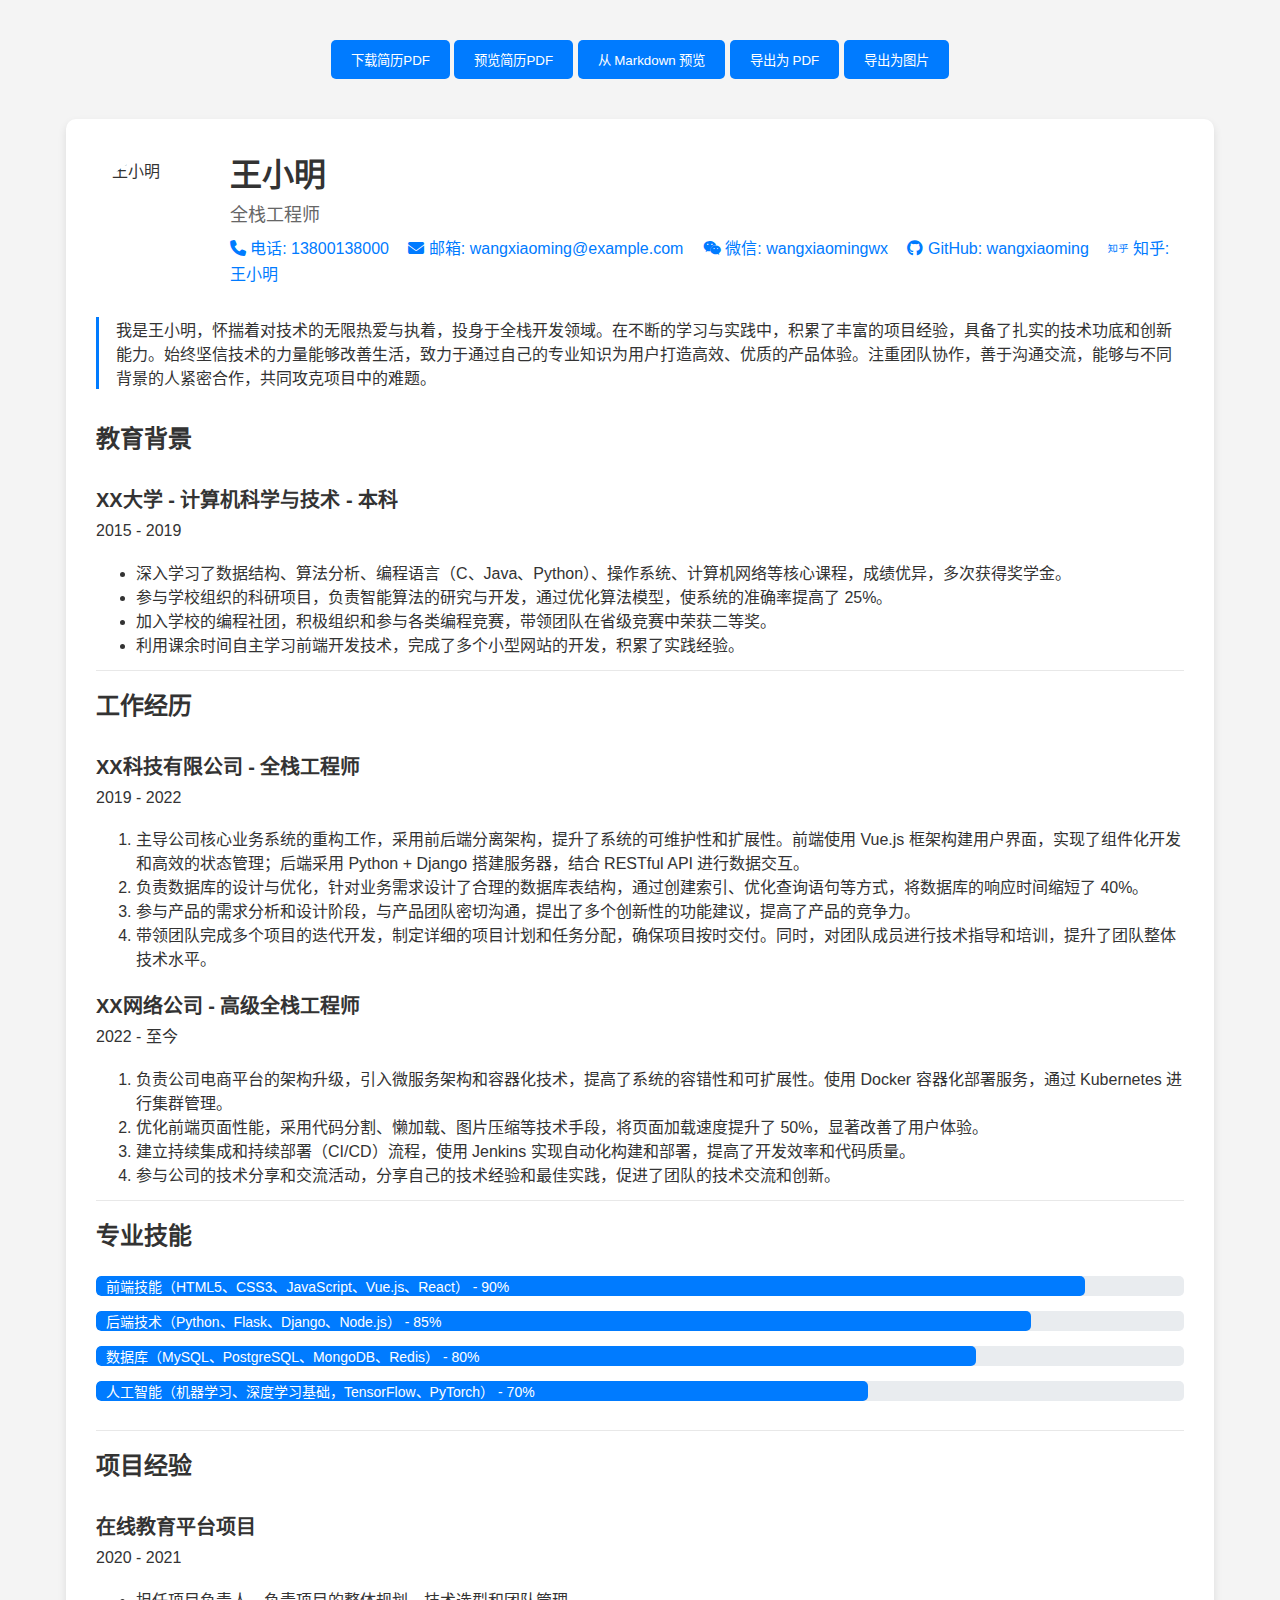
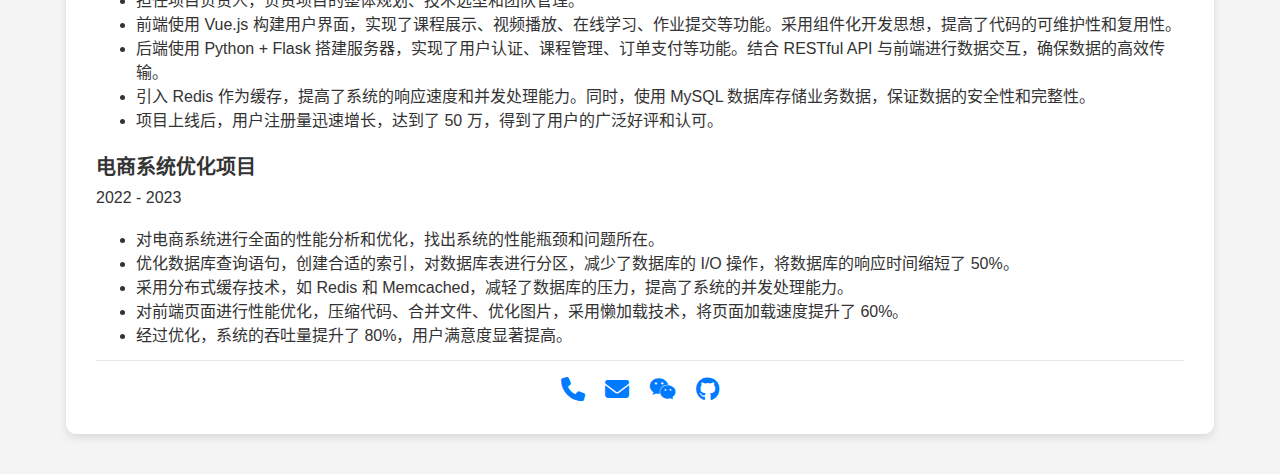
==== index.html @ a141e3d0 "feat: 初始化项目" ====
<!DOCTYPE html>
<html lang="zh-CN">

<head>
  <meta charset="UTF-8">
  <meta name="viewport" content="width=device-width, initial-scale=1.0">
  <title>王小明 - 个人简历</title>
  <!-- 新增打印样式表 -->
  <link rel="stylesheet" href="./style/print.css" media="print">
  <style>
    /* 确保导出时进度条颜色正确 */
    @media print,
    screen {
      .progress-bar {
        position: relative;
        overflow: hidden;
      }

      .progress {
        position: absolute;
        top: 0;
        left: 0;
        height: 100%;
        background-color: #007BFF !important;
      }
    }

    :root {
      --bg-color: #f4f4f4;
      --card-bg-color: #ffffff;
      --text-color: #333333;
      --link-color: #007BFF;
      --link-hover-color: #0056b3;
      --divider-color: #e8e8e8;
      --progress-bg-color: #e9ecef;
      --progress-bar-color: #007BFF;
    }

    body {
      font-family: 'Segoe UI', Tahoma, Geneva, Verdana, sans-serif;
      background-color: var(--bg-color);
      color: var(--text-color);
      margin: 0;
      padding: 0;
      scroll-behavior: smooth;
    }

    .card {
      background-color: var(--card-bg-color);
      border-radius: 10px;
      box-shadow: 0 4px 8px rgba(0, 0, 0, 0.1);
      margin: 40px auto;
      max-width: 85%;
      padding: 30px;
      transition: box-shadow 0.3s ease;
    }

    .card:hover {
      box-shadow: 0 8px 16px rgba(0, 0, 0, 0.2);
    }

    .header {
      display: flex;
      align-items: center;
      justify-content: space-between;
      margin-bottom: 30px;
    }

    .avatar {
      border-radius: 50%;
      width: 120px;
      height: 120px;
      object-fit: cover;
      transition: transform 0.3s ease;
    }

    .avatar:hover {
      transform: scale(1.1);
    }

    .name-contact {
      flex-grow: 1;
      margin-left: 20px;
    }

    .name {
      font-size: 32px;
      font-weight: bold;
      margin-bottom: 5px;
    }

    .position {
      font-size: 18px;
      color: #666;
      margin-bottom: 10px;
    }

    .contact {
      font-size: 16px;
      line-height: 1.6;
    }

    .contact a {
      color: var(--link-color);
      text-decoration: none;
      margin-right: 15px;
      transition: color 0.3s ease;
    }

    .contact a:hover {
      color: var(--link-hover-color);
    }

    .intro {
      font-family: 'Dancing Script', cursive;
      position: relative;
      padding-left: 20px;
      margin-bottom: 30px;
    }

    .intro::before {
      content: '';
      position: absolute;
      left: 0;
      top: 0;
      bottom: 0;
      width: 3px;
      background-color: var(--link-color);
    }

    .section {
      margin-bottom: 30px;
      position: relative;
    }

    .section:not(:last-child)::after {
      content: '';
      position: absolute;
      bottom: -15px;
      left: 0;
      right: 0;
      height: 1px;
      background-color: var(--divider-color);
    }

    .section h2 {
      font-size: 24px;
      margin-bottom: 15px;
      padding-bottom: 10px;
    }

    .timeline-item {
      margin-bottom: 20px;
    }

    .timeline-item h3 {
      font-size: 20px;
      margin-bottom: 5px;
    }

    .timeline-item p {
      margin: 0;
      line-height: 1.6;
    }

    .progress-bar {
      background-color: var(--progress-bg-color);
      border-radius: 5px;
      height: 20px;
      margin-bottom: 15px;
      position: relative;
    }

    .progress {
      background-color: var(--progress-bar-color);
      border-radius: 5px;
      height: 100%;
      text-align: left;
      padding-left: 10px;
      color: white;
      font-size: 14px;
    }

    .radar-chart {
      width: 100%;
      height: 230px;
    }

    @keyframes fadeIn {
      from {
        opacity: 0;
        transform: translateY(20px);
      }

      to {
        opacity: 1;
        transform: translateY(0);
      }
    }

    .fade-in {
      animation: fadeIn 1s ease-out;
    }

    .skills-container {
      display: flex;
      gap: 20px;
    }

    .progress-container {
      flex: 1;
    }

    .radar-container {
      flex: 1;
    }

    .footer-contact {
      display: flex;
      justify-content: center;
      gap: 20px;
      margin-top: 30px;
    }

    .footer-contact a {
      color: var(--link-color);
      font-size: 24px;
      transition: color 0.3s ease;
    }

    .footer-contact a:hover {
      color: var(--link-hover-color);
    }

    .button-container {
      text-align: center;
      margin-top: 40px;
    }

    button {
      background-color: var(--link-color);
      color: white;
      border: none;
      padding: 10px 20px;
      border-radius: 5px;
      cursor: pointer;
      transition: background-color 0.3s ease;
    }

    button:hover {
      background-color: var(--link-hover-color);
    }

    /* 强制背景色声明 */
    .card {
      background: white !important;
      position: relative;
    }

    /* 确保进度条背景可见 */
    .progress-bar {
      background-color: #e9ecef !important;
      position: relative;
    }

    /* 在style标签中更新预览容器样式 */
    .preview-container {
      display: none;
      position: fixed;
      top: 0;
      left: 0;
      right: 0;
      bottom: 0;
      background: rgba(0, 0, 0, 0.8);
      z-index: 999;
    }

    .editor-panel {
      width: 90%;
      height: 90vh;
      margin: 5vh auto;
      background: white;
      border-radius: 10px;
      display: flex;
      flex-direction: column;
    }

    .editor-content {
      display: flex;
      flex: 1;
      padding: 20px;
    }

    .button-row {
      padding: 20px;
      display: flex;
      justify-content: center;
      /* border-top: 1px solid #eee; */
      box-sizing: border-box;
      padding-top: 10px;
    }

    /* 新增预览布局样式 */
    .preview-container {
      display: none;
      position: fixed;
      top: 0;
      left: 0;
      right: 0;
      bottom: 0;
      background: rgba(0, 0, 0, 0.8);
      /* 修正1: rgba格式错误 */
      z-index: 999;
      display: flex;
      /* 修正2: 单独声明flex布局 */
      flex-direction: column;
      /* 垂直排列 */
      align-items: center;
      /* 水平居中 */
    }

    .editor-panel {
      display: flex;
      height: calc(100vh - 120px);
      /* 留出底部空间 */
      width: 90%;
      margin: 20px auto;
      gap: 2%;
      position: relative;
    }

    #markdown-input {
      width: 49%;
      height: 100%;
      padding: 15px;
      background: #f8f9fa;
      border: 2px solid #dee2e6;
      border-radius: 8px;
      font-size: 14px;
      resize: none;
    }

    #markdown-preview {
      width: 49%;
      height: 100%;
      background: white;
      padding: 25px;
      border-radius: 8px;
      overflow-y: auto;
    }

    .preview-controls {
      position: absolute;
      bottom: 20px;
      left: 50%;
      transform: translateX(-50%);
      display: flex;
      gap: 15px;
    }
  </style>
  <link href="https://fonts.googleapis.com/css2?family=Dancing+Script&display=swap" rel="stylesheet">
  <!-- <script src="https://cdn.jsdelivr.net/npm/chart.js"></script> -->
  <link rel="stylesheet" href="https://cdnjs.cloudflare.com/ajax/libs/font-awesome/6.4.2/css/all.min.css">
  <script src="https://cdnjs.cloudflare.com/ajax/libs/html2canvas/1.4.1/html2canvas.min.js"></script>
  <script src="https://cdnjs.cloudflare.com/ajax/libs/jspdf/2.5.1/jspdf.umd.min.js"></script>
  <script src="https://cdn.jsdelivr.net/npm/marked/marked.min.js"></script>
  <!-- 新增Markdown编辑器库 -->
  <!-- <script src="https://cdn.jsdelivr.net/npm/@editorjs/editorjs@latest"></script> -->
  <script src="https://cdn.jsdelivr.net/npm/marked/marked.min.js"></script>
</head>

<body>
  <div class="button-container">
    <button id="download-pdf">下载简历PDF</button>
    <button id="preview-pdf">预览简历PDF</button>
    <button id="preview-md">从 Markdown 预览</button>
    <button id="export-pdf">导出为 PDF</button>
    <button id="export-image">导出为图片</button>
  </div>
  <div class="card" id="resume-card">
    <div class="header">
      <img class="avatar"
        src="https://p3-flow-imagex-sign.byteimg.com/ocean-cloud-tos/image_generation/459c82913030032351c934812b7ddd09_1741676356514132792.png~tplv-a9rns2rl98-image.png?rk3s=25bff839&x-expires=1773212356&x-signature=OvpjH6KB8ArCF44r9%2FHy91n%2BKCQ%3D"
        alt="王小明">
      <div class="name-contact">
        <div class="name">王小明</div>
        <div class="position">全栈工程师</div>
        <div class="contact">
          <a href="tel:13800138000"><i class="fa-solid fa-phone"></i> 电话: 13800138000</a>
          <a href="mailto:wangxiaoming@example.com"><i class="fa-solid fa-envelope"></i> 邮箱:
            wangxiaoming@example.com</a>
          <a href="#"><i class="fa-brands fa-weixin"></i> 微信: wangxiaomingwx</a>
          <a href="https://github.com/wangxiaoming"><i class="fa-brands fa-github"></i> GitHub: wangxiaoming</a>
          <a href="https://www.zhihu.com/people/wangxiaoming"><i class="fa-brands fa-zhihu"></i> 知乎: 王小明</a>
        </div>
      </div>
    </div>
    <div class="intro fade-in">
      <p>
        我是王小明，怀揣着对技术的无限热爱与执着，投身于全栈开发领域。在不断的学习与实践中，积累了丰富的项目经验，具备了扎实的技术功底和创新能力。始终坚信技术的力量能够改善生活，致力于通过自己的专业知识为用户打造高效、优质的产品体验。注重团队协作，善于沟通交流，能够与不同背景的人紧密合作，共同攻克项目中的难题。
      </p>
    </div>
    <div class="section fade-in">
      <h2>教育背景</h2>
      <div class="timeline-item">
        <h3>XX大学 - 计算机科学与技术 - 本科</h3>
        <p>2015 - 2019</p>
        <ul>
          <li>深入学习了数据结构、算法分析、编程语言（C、Java、Python）、操作系统、计算机网络等核心课程，成绩优异，多次获得奖学金。</li>
          <li>参与学校组织的科研项目，负责智能算法的研究与开发，通过优化算法模型，使系统的准确率提高了 25%。</li>
          <li>加入学校的编程社团，积极组织和参与各类编程竞赛，带领团队在省级竞赛中荣获二等奖。</li>
          <li>利用课余时间自主学习前端开发技术，完成了多个小型网站的开发，积累了实践经验。</li>
        </ul>
      </div>
    </div>
    <div class="section fade-in">
      <h2>工作经历</h2>
      <div class="timeline-item">
        <h3>XX科技有限公司 - 全栈工程师</h3>
        <p>2019 - 2022</p>
        <ol>
          <li>主导公司核心业务系统的重构工作，采用前后端分离架构，提升了系统的可维护性和扩展性。前端使用 Vue.js 框架构建用户界面，实现了组件化开发和高效的状态管理；后端采用 Python + Django
            搭建服务器，结合 RESTful API 进行数据交互。</li>
          <li>负责数据库的设计与优化，针对业务需求设计了合理的数据库表结构，通过创建索引、优化查询语句等方式，将数据库的响应时间缩短了 40%。</li>
          <li>参与产品的需求分析和设计阶段，与产品团队密切沟通，提出了多个创新性的功能建议，提高了产品的竞争力。</li>
          <li>带领团队完成多个项目的迭代开发，制定详细的项目计划和任务分配，确保项目按时交付。同时，对团队成员进行技术指导和培训，提升了团队整体技术水平。</li>
        </ol>
      </div>
      <div class="timeline-item">
        <h3>XX网络公司 - 高级全栈工程师</h3>
        <p>2022 - 至今</p>
        <ol>
          <li>负责公司电商平台的架构升级，引入微服务架构和容器化技术，提高了系统的容错性和可扩展性。使用 Docker 容器化部署服务，通过 Kubernetes 进行集群管理。</li>
          <li>优化前端页面性能，采用代码分割、懒加载、图片压缩等技术手段，将页面加载速度提升了 50%，显著改善了用户体验。</li>
          <li>建立持续集成和持续部署（CI/CD）流程，使用 Jenkins 实现自动化构建和部署，提高了开发效率和代码质量。</li>
          <li>参与公司的技术分享和交流活动，分享自己的技术经验和最佳实践，促进了团队的技术交流和创新。</li>
        </ol>
      </div>
    </div>
    <div class="section fade-in">
      <h2>专业技能</h2>
      <div class="skills-container">
        <div class="progress-container">
          <div class="progress-bar">
            <div class="progress" style="width: 90%;">前端技能（HTML5、CSS3、JavaScript、Vue.js、React） - 90%</div>
          </div>
          <div class="progress-bar">
            <div class="progress" style="width: 85%;">后端技术（Python、Flask、Django、Node.js） - 85%</div>
          </div>
          <div class="progress-bar">
            <div class="progress" style="width: 80%;">数据库（MySQL、PostgreSQL、MongoDB、Redis） - 80%</div>
          </div>
          <div class="progress-bar">
            <div class="progress" style="width: 70%;">人工智能（机器学习、深度学习基础，TensorFlow、PyTorch） - 70%</div>
          </div>
        </div>
        <!-- <div class="radar-container">
          <canvas class="radar-chart" id="radarChart"></canvas>
        </div> -->
      </div>
      <script>
        const ctx = document.getElementById('radarChart').getContext('2d');
        const myRadarChart = new Chart(ctx, {
          type: 'radar',
          data: {
            labels: ['前端技能', '后端技术', '数据库', '人工智能'],
            datasets: [{
              label: '技能水平',
              data: [90, 85, 80, 70],
              backgroundColor: 'rgba(0, 123, 255, 0.2)',
              borderColor: 'rgba(0, 123, 255, 1)',
              borderWidth: 1
            }]
          },
          options: {
            scales: {
              r: {
                min: 0,
                max: 100
              }
            }
          }
        });
      </script>
    </div>
    <div class="section fade-in">
      <h2>项目经验</h2>
      <div class="timeline-item">
        <h3>在线教育平台项目</h3>
        <p>2020 - 2021</p>
        <ul>
          <li>担任项目负责人，负责项目的整体规划、技术选型和团队管理。</li>
          <li>前端使用 Vue.js 构建用户界面，实现了课程展示、视频播放、在线学习、作业提交等功能。采用组件化开发思想，提高了代码的可维护性和复用性。</li>
          <li>后端使用 Python + Flask 搭建服务器，实现了用户认证、课程管理、订单支付等功能。结合 RESTful API 与前端进行数据交互，确保数据的高效传输。</li>
          <li>引入 Redis 作为缓存，提高了系统的响应速度和并发处理能力。同时，使用 MySQL 数据库存储业务数据，保证数据的安全性和完整性。</li>
          <li>项目上线后，用户注册量迅速增长，达到了 50 万，得到了用户的广泛好评和认可。</li>
        </ul>
      </div>
      <div class="timeline-item">
        <h3>电商系统优化项目</h3>
        <p>2022 - 2023</p>
        <ul>
          <li>对电商系统进行全面的性能分析和优化，找出系统的性能瓶颈和问题所在。</li>
          <li>优化数据库查询语句，创建合适的索引，对数据库表进行分区，减少了数据库的 I/O 操作，将数据库的响应时间缩短了 50%。</li>
          <li>采用分布式缓存技术，如 Redis 和 Memcached，减轻了数据库的压力，提高了系统的并发处理能力。</li>
          <li>对前端页面进行性能优化，压缩代码、合并文件、优化图片，采用懒加载技术，将页面加载速度提升了 60%。</li>
          <li>经过优化，系统的吞吐量提升了 80%，用户满意度显著提高。</li>
        </ul>
      </div>
    </div>
    <div class="footer-contact">
      <a href="tel:19910325138"><i class="fa-solid fa-phone"></i></a>
      <a href="mailto:wslsdust@163.com"><i class="fa-solid fa-envelope"></i></a>
      <a href="#"><i class="fa-brands fa-weixin"></i></a>
      <a href="https://github.com/codevvvv9"><i class="fa-brands fa-github"></i></a>
    </div>
  </div>
  <script>
    // 添加下载PDF按钮事件处理
    document.getElementById('download-pdf').addEventListener('click', function () {
      const link = document.createElement('a');
      link.href = './吴少林-2025前端工程师-19910325138.pdf';
      link.download = '吴少林-2025前端工程师-19910325138.pdf';
      link.click();
    });

    // 添加预览PDF按钮事件处理
    document.getElementById('preview-pdf').addEventListener('click', function () {
      window.open('./吴少林-2025前端工程师-19910325138.pdf', '_blank');
    });
    // document.getElementById('export-pdf').addEventListener('click', function () {
    //   const card = document.getElementById('resume-card');

    //   html2canvas(card, {
    //     scale: 2,
    //     useCORS: true,
    //     allowTaint: true,
    //     backgroundColor: "#ffffff",
    //     onclone: function (clonedDoc) {
    //       const clonedCard = clonedDoc.getElementById('resume-card');
    //       // 确保进度条颜色
    //       clonedDoc.querySelectorAll('.progress').forEach(progress => {
    //         progress.style.backgroundColor = '#007BFF';
    //         progress.style.color = 'white';
    //       });
    //       // 确保雷达图显示
    //       const canvas = clonedDoc.querySelector('.radar-chart');
    //       if (canvas) {
    //         canvas.style.maxHeight = '300px';
    //       }
    //     }
    //   }).then(canvas => {
    //     const imgData = canvas.toDataURL('image/png');
    //     const pdf = new jspdf.jsPDF({
    //       orientation: 'portrait',
    //       unit: 'px',
    //       format: [canvas.width, canvas.height]
    //     });

    //     pdf.addImage(imgData, 'PNG', 0, 0, canvas.width, canvas.height);
    //     pdf.save('resume.pdf');
    //   });
    // });
    document.getElementById('export-pdf').addEventListener('click', function () {
    const card = document.getElementById('resume-card');
    
    // 临时调整样式以适应PDF
    const originalStyle = card.style.cssText;
    card.style.cssText = `
        width: 800px !important;
        margin: 0 auto !important;
        padding: 20px !important;
        box-sizing: border-box !important;
    `;
    
    html2canvas(card, {
        scale: 2,
        useCORS: true,
        allowTaint: true,
        backgroundColor: "#ffffff",
        windowWidth: 800,
        windowHeight: card.scrollHeight,
        onclone: function(clonedDoc) {
            const clonedCard = clonedDoc.getElementById('resume-card');
            // 确保克隆元素样式正确
            clonedCard.style.cssText = `
                width: 800px !important;
                margin: 0 !important;
                padding: 20px !important;
                box-sizing: border-box !important;
            `;
            
            // 确保所有内容都能正确显示
            clonedDoc.querySelectorAll('.section').forEach(section => {
                section.style.width = '100%';
                section.style.margin = '0 0 20px 0';
            });
        }
    }).then(canvas => {
        // 使用A4比例计算PDF尺寸
        const imgWidth = 595.28;  // A4宽度，单位pt
        const imgHeight = 841.89; // A4高度，单位pt
        const pageHeight = (imgWidth / canvas.width) * canvas.height;
        
        // 创建PDF
        const pdf = new jspdf.jsPDF({
            orientation: 'portrait',
            unit: 'pt',
            format: 'a4'
        });
        
        // 计算页数
        const pageCount = Math.ceil(pageHeight / imgHeight);
        
        // 分页添加内容
        for (let i = 0; i < pageCount; i++) {
            if (i > 0) {
                pdf.addPage();
            }
            
            const position = -imgHeight * i;
            pdf.addImage(
                canvas.toDataURL('image/png'),
                'PNG',
                0,
                position,
                imgWidth,
                pageHeight
            );
        }
        
        pdf.save('resume.pdf');
        
        // 恢复原始样式
        card.style.cssText = originalStyle;
    });
});
    document.getElementById('export-image').addEventListener('click', function () {
      const card = document.getElementById('resume-card');

      html2canvas(card, {
        scale: 2,
        useCORS: true,
        allowTaint: true,
        backgroundColor: "#ffffff",
        onclone: function (clonedDoc) {
          const clonedCard = clonedDoc.getElementById('resume-card');
          // 确保进度条颜色
          clonedDoc.querySelectorAll('.progress').forEach(progress => {
            progress.style.backgroundColor = '#007BFF';
            progress.style.color = 'white';
          });
          // 确保雷达图显示
          const canvas = clonedDoc.querySelector('.radar-chart');
          if (canvas) {
            canvas.style.maxHeight = '300px';
          }
        }
      }).then(canvas => {
        canvas.toBlob(blob => {
          const link = document.createElement('a');
          link.download = 'resume.png';
          link.href = URL.createObjectURL(blob);
          link.click();
        }, 'image/png');
      });
    });
    document.addEventListener('DOMContentLoaded', function () {
      document.getElementById('preview-md').addEventListener('click', function () {
        const previewHtmlOld = `
        <div class="preview-container" style="display: block;">
            <div class="editor-panel" style="height: 85vh;">
                <textarea id="markdown-input" 
                          placeholder="粘贴Markdown内容..." 
                          style="width: 48%; height: 80%; margin: 20px 1%;"></textarea>
                <div id="markdown-preview" 
                     class="card" 
                     style="width: 48%; height: 80%; overflow: auto; margin: 20px 1%;">
                </div>
                <div style="text-align: center; padding: 20px; width: 100%;">
                    <button id="confirm-replace" 
                            style="padding: 10px 20px; margin: 0 10px;">
                        确认替换主内容
                    </button>
                    <button onclick="document.querySelector('.preview-container').remove()" 
                            style="padding: 10px 20px; margin: 0 10px;">
                        关闭
                    </button>
                </div>
            </div>
        </div>`;
        const previewHtml = `
          <div class="preview-container" style="display: block;">
              <div class="editor-panel">
                  <div class="editor-content" style="box-sizing: border-box;display: flex; width: 100%; height: calc(100% - 80px);">
                      <textarea id="markdown-input" 
                          placeholder="粘贴Markdown内容..." 
                          style="flex: 1; margin: 10px; padding: 10px; border: 2px solid #dee2e6; border-radius: 8px; font-size: 14px; resize: none;"></textarea>
                      <div id="markdown-preview" 
                          class="card" 
                          style="flex: 1; margin: 10px; padding: 10px; border-radius: 8px; overflow-y: auto;">
                      </div>
                  </div>
                  <div class="button-row" style="width: 100%;">
                      <button id="confirm-replace" 
                          style="padding: 10px 20px; margin: 0 10px; min-width: 120px;">
                          确认替换
                      </button>
                      <button onclick="document.querySelector('.preview-container').remove()" 
                          style="padding: 10px 20px; margin: 0 10px; min-width: 120px;">
                          关闭
                      </button>
                  </div>
              </div>
          </div>`;
        document.body.insertAdjacentHTML('beforeend', previewHtml);

        // 实时预览逻辑
        const input = document.getElementById('markdown-input');
        const preview = document.getElementById('markdown-preview');
        input.addEventListener('input', function (e) {
          preview.innerHTML = marked.parse(e.target.value);
          // 应用原有样式规则
          applyResumeStyles(preview);
        });

        // 确认替换逻辑
        document.getElementById('confirm-replace').addEventListener('click', function () {
          const markdownContent = input.value;
          const resumeCard = document.getElementById('resume-card');

          // 创建带样式的容器
          const newContent = document.createElement('div');
          newContent.className = 'fade-in';
          newContent.style.animationDuration = '0.5s';
          newContent.innerHTML = marked.parse(markdownContent);

          // 应用样式规则
          applyResumeStyles(newContent);

          // 替换主内容
          resumeCard.innerHTML = newContent.innerHTML;

          // 重新初始化图表等动态元素
          initCharts();

          // 关闭预览
          document.querySelector('.preview-container').remove();
        });

        // 样式应用函数
        function applyResumeStyles(container) {
          // 为标题添加样式
          container.querySelectorAll('h2').forEach(h2 => {
            h2.className = 'section fade-in';
            h2.innerHTML = `<span style="font-size: 24px;">${h2.textContent}</span>`;
          });

          // 为列表项添加时间线样式
          container.querySelectorAll('ul, ol').forEach(ul => {
            ul.className = 'timeline-item';
            ul.querySelectorAll('li').forEach(li => {
              li.style.margin = '10px 0';
              li.style.lineHeight = '1.6';
            });
          });

          // 为技能条添加进度样式
          container.querySelectorAll('div:has(> .progress)').forEach(div => {
            div.className = 'progress-bar';
          });
        }

        // 图表初始化函数
        function initCharts() {
          // 在此添加雷达图等初始化逻辑
        }
      });
    });
  </script>
</body>

</html>
---- style/print.css ----
/* @media print {
    :root {
        --card-bg-color: white !important;
        --text-color: #333 !important;
        --progress-bg-color: #e9ecef !important;
    }
    
    body {
        -webkit-print-color-adjust: exact !important;
        print-color-adjust: exact !important;
        background: white !important;
    }
    
    .card {
        box-shadow: none !important;
        margin: 0 !important;
        padding: 20px !important;
    }
    
    .progress {
        background-color: var(--progress-bar-color) !important;
    }
} */
@media print {
  * {
      -webkit-print-color-adjust: exact !important;
      print-color-adjust: exact !important;
  }
  
  .progress {
      background-color: #007BFF !important;
      color: white !important;
  }
  
  .progress-bar {
      background-color: #e9ecef !important;
  }
  
  .radar-chart {
      max-height: 300px !important;
  }
}
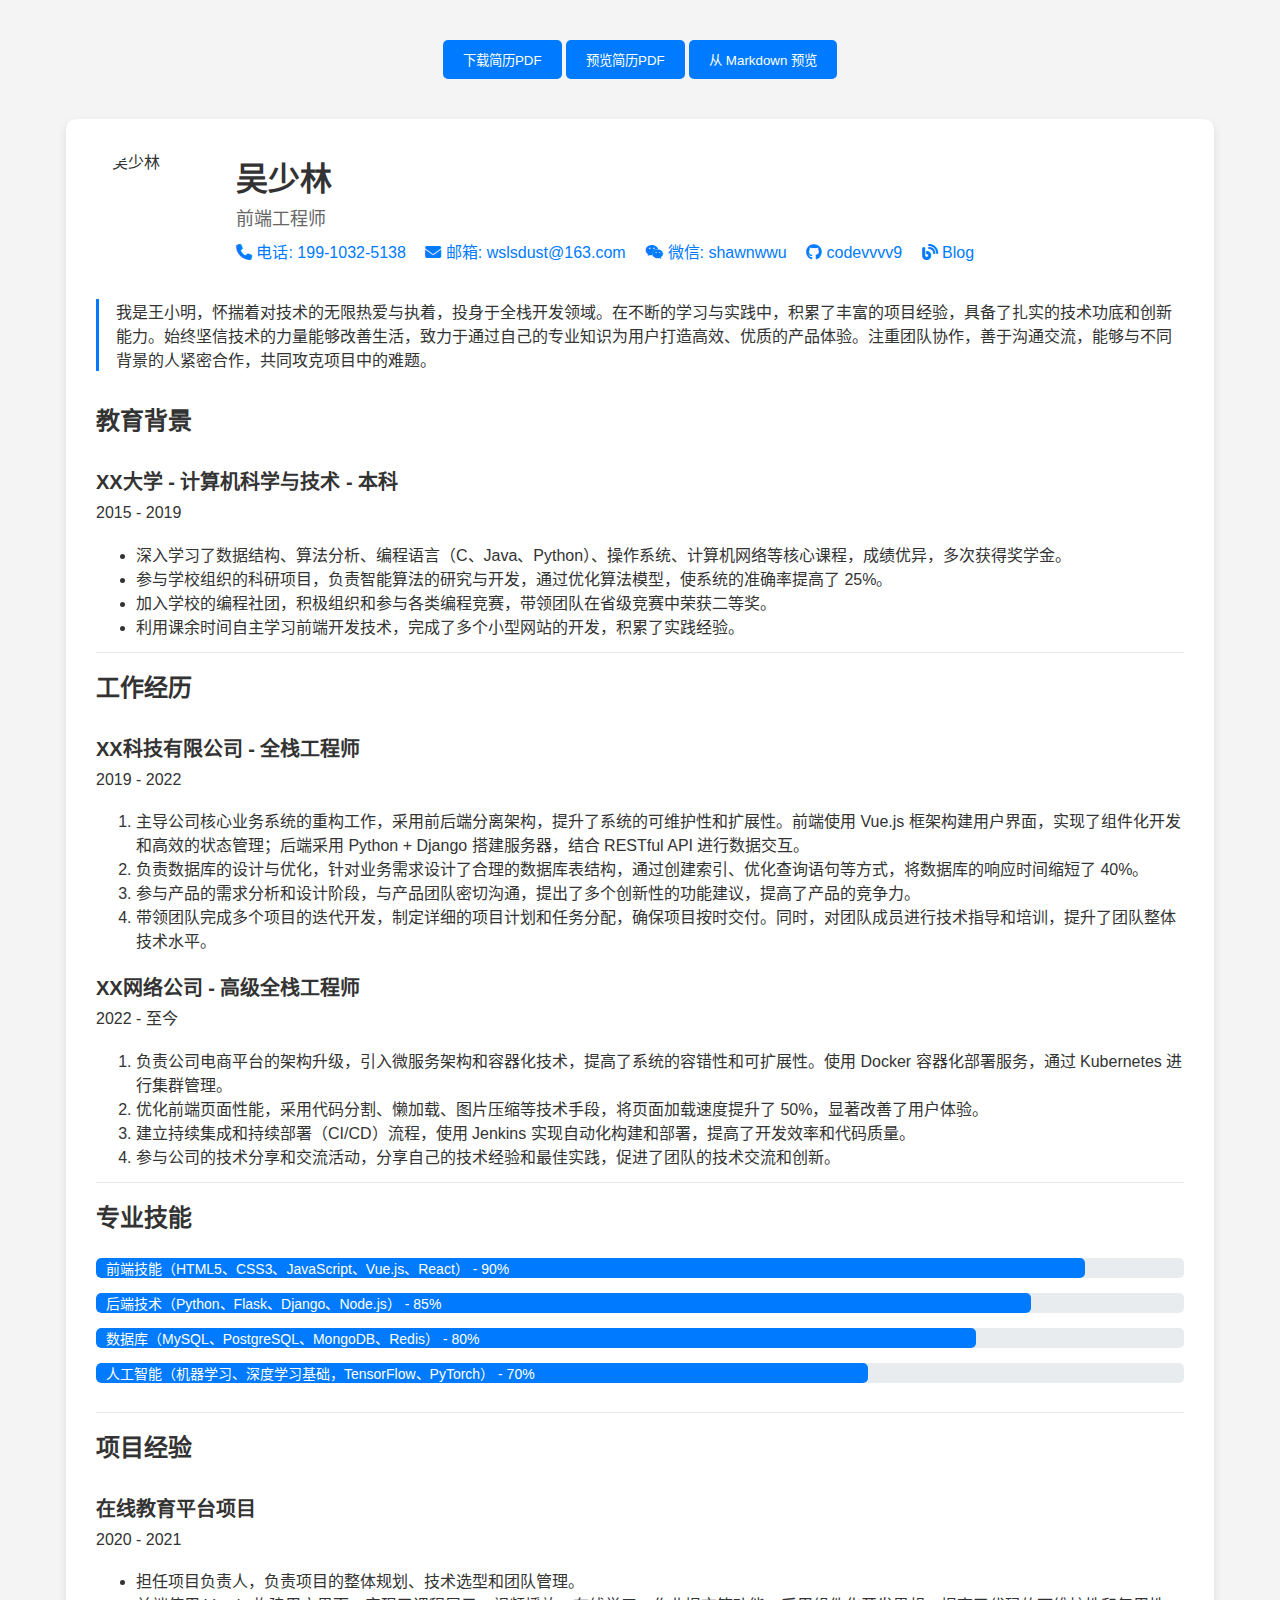
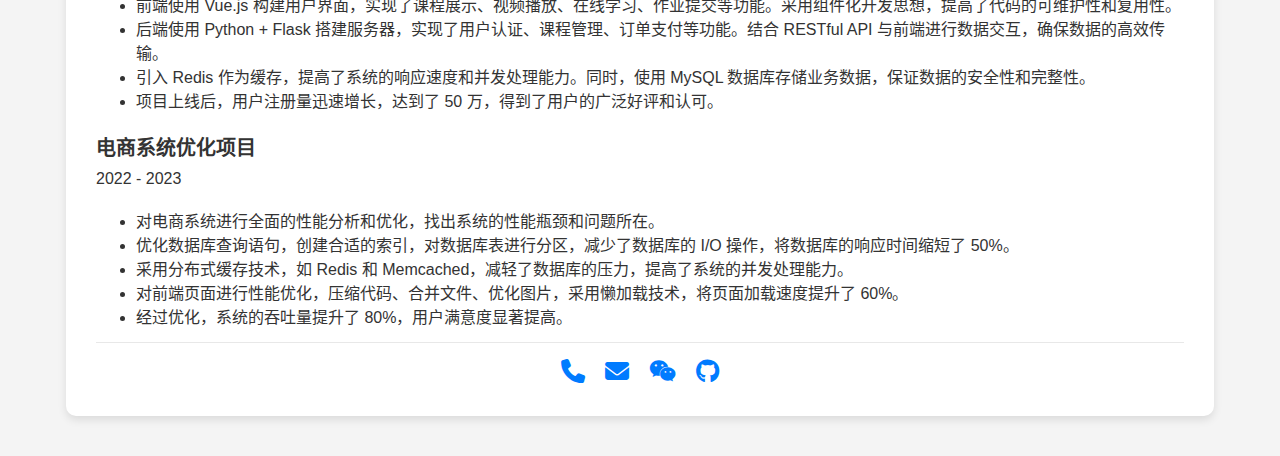
==== commit 859901f0: "feat: 更新" ====
--- a/index.html
+++ b/index.html
@@ -4,7 +4,7 @@
 <head>
   <meta charset="UTF-8">
   <meta name="viewport" content="width=device-width, initial-scale=1.0">
-  <title>王小明 - 个人简历</title>
+  <title>吴少林 - 个人简历</title>
   <!-- 新增打印样式表 -->
   <link rel="stylesheet" href="./style/print.css" media="print">
   <style>
@@ -276,10 +276,10 @@
     }
 
     .editor-panel {
-      width: 90%;
+      width: 80%;
       height: 90vh;
       margin: 5vh auto;
-      background: white;
+      background: #f0f2f5;
       border-radius: 10px;
       display: flex;
       flex-direction: column;
@@ -323,7 +323,7 @@
       display: flex;
       height: calc(100vh - 120px);
       /* 留出底部空间 */
-      width: 90%;
+      width: 80%;
       margin: 20px auto;
       gap: 2%;
       position: relative;
@@ -374,24 +374,24 @@
     <button id="download-pdf">下载简历PDF</button>
     <button id="preview-pdf">预览简历PDF</button>
     <button id="preview-md">从 Markdown 预览</button>
-    <button id="export-pdf">导出为 PDF</button>
-    <button id="export-image">导出为图片</button>
+    <!-- <button id="export-pdf">导出为 PDF</button>
+    <button id="export-image">导出为图片</button> -->
   </div>
   <div class="card" id="resume-card">
     <div class="header">
       <img class="avatar"
         src="https://p3-flow-imagex-sign.byteimg.com/ocean-cloud-tos/image_generation/459c82913030032351c934812b7ddd09_1741676356514132792.png~tplv-a9rns2rl98-image.png?rk3s=25bff839&x-expires=1773212356&x-signature=OvpjH6KB8ArCF44r9%2FHy91n%2BKCQ%3D"
-        alt="王小明">
+        alt="吴少林">
       <div class="name-contact">
-        <div class="name">王小明</div>
-        <div class="position">全栈工程师</div>
+        <div class="name">吴少林</div>
+        <div class="position">前端工程师</div>
         <div class="contact">
-          <a href="tel:13800138000"><i class="fa-solid fa-phone"></i> 电话: 13800138000</a>
-          <a href="mailto:wangxiaoming@example.com"><i class="fa-solid fa-envelope"></i> 邮箱:
-            wangxiaoming@example.com</a>
-          <a href="#"><i class="fa-brands fa-weixin"></i> 微信: wangxiaomingwx</a>
-          <a href="https://github.com/wangxiaoming"><i class="fa-brands fa-github"></i> GitHub: wangxiaoming</a>
-          <a href="https://www.zhihu.com/people/wangxiaoming"><i class="fa-brands fa-zhihu"></i> 知乎: 王小明</a>
+          <a href="tel:199-1032-5138"><i class="fa-solid fa-phone"></i> 电话: 199-1032-5138</a>
+          <a href="mailto:wslsdust@163.com"><i class="fa-solid fa-envelope"></i> 邮箱:
+            wslsdust@163.com</a>
+          <a href="#"><i class="fa-brands fa-weixin"></i> 微信: shawnwwu</a>
+          <a href="https://github.com/codevvvv9"><i class="fa-brands fa-github"></i> codevvvv9</a>
+          <a href="https://vvushaolin.com"><i class="fa-solid fa-blog"></i> Blog</a>
         </div>
       </div>
     </div>
@@ -561,114 +561,41 @@
     //     pdf.save('resume.pdf');
     //   });
     // });
-    document.getElementById('export-pdf').addEventListener('click', function () {
-    const card = document.getElementById('resume-card');
     
-    // 临时调整样式以适应PDF
-    const originalStyle = card.style.cssText;
-    card.style.cssText = `
-        width: 800px !important;
-        margin: 0 auto !important;
-        padding: 20px !important;
-        box-sizing: border-box !important;
-    `;
-    
-    html2canvas(card, {
-        scale: 2,
-        useCORS: true,
-        allowTaint: true,
-        backgroundColor: "#ffffff",
-        windowWidth: 800,
-        windowHeight: card.scrollHeight,
-        onclone: function(clonedDoc) {
-            const clonedCard = clonedDoc.getElementById('resume-card');
-            // 确保克隆元素样式正确
-            clonedCard.style.cssText = `
-                width: 800px !important;
-                margin: 0 !important;
-                padding: 20px !important;
-                box-sizing: border-box !important;
-            `;
-            
-            // 确保所有内容都能正确显示
-            clonedDoc.querySelectorAll('.section').forEach(section => {
-                section.style.width = '100%';
-                section.style.margin = '0 0 20px 0';
-            });
-        }
-    }).then(canvas => {
-        // 使用A4比例计算PDF尺寸
-        const imgWidth = 595.28;  // A4宽度，单位pt
-        const imgHeight = 841.89; // A4高度，单位pt
-        const pageHeight = (imgWidth / canvas.width) * canvas.height;
-        
-        // 创建PDF
-        const pdf = new jspdf.jsPDF({
-            orientation: 'portrait',
-            unit: 'pt',
-            format: 'a4'
-        });
-        
-        // 计算页数
-        const pageCount = Math.ceil(pageHeight / imgHeight);
-        
-        // 分页添加内容
-        for (let i = 0; i < pageCount; i++) {
-            if (i > 0) {
-                pdf.addPage();
-            }
-            
-            const position = -imgHeight * i;
-            pdf.addImage(
-                canvas.toDataURL('image/png'),
-                'PNG',
-                0,
-                position,
-                imgWidth,
-                pageHeight
-            );
-        }
-        
-        pdf.save('resume.pdf');
-        
-        // 恢复原始样式
-        card.style.cssText = originalStyle;
-    });
-});
-    document.getElementById('export-image').addEventListener('click', function () {
-      const card = document.getElementById('resume-card');
-
-      html2canvas(card, {
-        scale: 2,
-        useCORS: true,
-        allowTaint: true,
-        backgroundColor: "#ffffff",
-        onclone: function (clonedDoc) {
-          const clonedCard = clonedDoc.getElementById('resume-card');
-          // 确保进度条颜色
-          clonedDoc.querySelectorAll('.progress').forEach(progress => {
-            progress.style.backgroundColor = '#007BFF';
-            progress.style.color = 'white';
-          });
-          // 确保雷达图显示
-          const canvas = clonedDoc.querySelector('.radar-chart');
-          if (canvas) {
-            canvas.style.maxHeight = '300px';
-          }
-        }
-      }).then(canvas => {
-        canvas.toBlob(blob => {
-          const link = document.createElement('a');
-          link.download = 'resume.png';
-          link.href = URL.createObjectURL(blob);
-          link.click();
-        }, 'image/png');
-      });
-    });
+    // document.getElementById('export-image').addEventListener('click', function () {
+    //   const card = document.getElementById('resume-card');
+
+    //   html2canvas(card, {
+    //     scale: 2,
+    //     useCORS: true,
+    //     allowTaint: true,
+    //     backgroundColor: "#ffffff",
+    //     onclone: function (clonedDoc) {
+    //       const clonedCard = clonedDoc.getElementById('resume-card');
+    //       // 确保进度条颜色
+    //       clonedDoc.querySelectorAll('.progress').forEach(progress => {
+    //         progress.style.backgroundColor = '#007BFF';
+    //         progress.style.color = 'white';
+    //       });
+    //       // 确保雷达图显示
+    //       const canvas = clonedDoc.querySelector('.radar-chart');
+    //       if (canvas) {
+    //         canvas.style.maxHeight = '300px';
+    //       }
+    //     }
+    //   }).then(canvas => {
+    //     canvas.toBlob(blob => {
+    //       const link = document.createElement('a');
+    //       link.download = 'resume.png';
+    //       link.href = URL.createObjectURL(blob);
+    //       link.click();
+    //     }, 'image/png');
+    //   });
+    // });
     document.addEventListener('DOMContentLoaded', function () {
       document.getElementById('preview-md').addEventListener('click', function () {
         const previewHtmlOld = `
-        <div class="preview-container" style="display: block;">
+        <div class="preview-container" style="display: flex: align-items: center; justify-content: center;">
             <div class="editor-panel" style="height: 85vh;">
                 <textarea id="markdown-input" 
                           placeholder="粘贴Markdown内容..." 
@@ -690,7 +617,7 @@
             </div>
         </div>`;
         const previewHtml = `
-          <div class="preview-container" style="display: block;">
+          <div class="preview-container" style="display: flex: align-items: center; justify-content: center;">
               <div class="editor-panel">
                   <div class="editor-content" style="box-sizing: border-box;display: flex; width: 100%; height: calc(100% - 80px);">
                       <textarea id="markdown-input" 
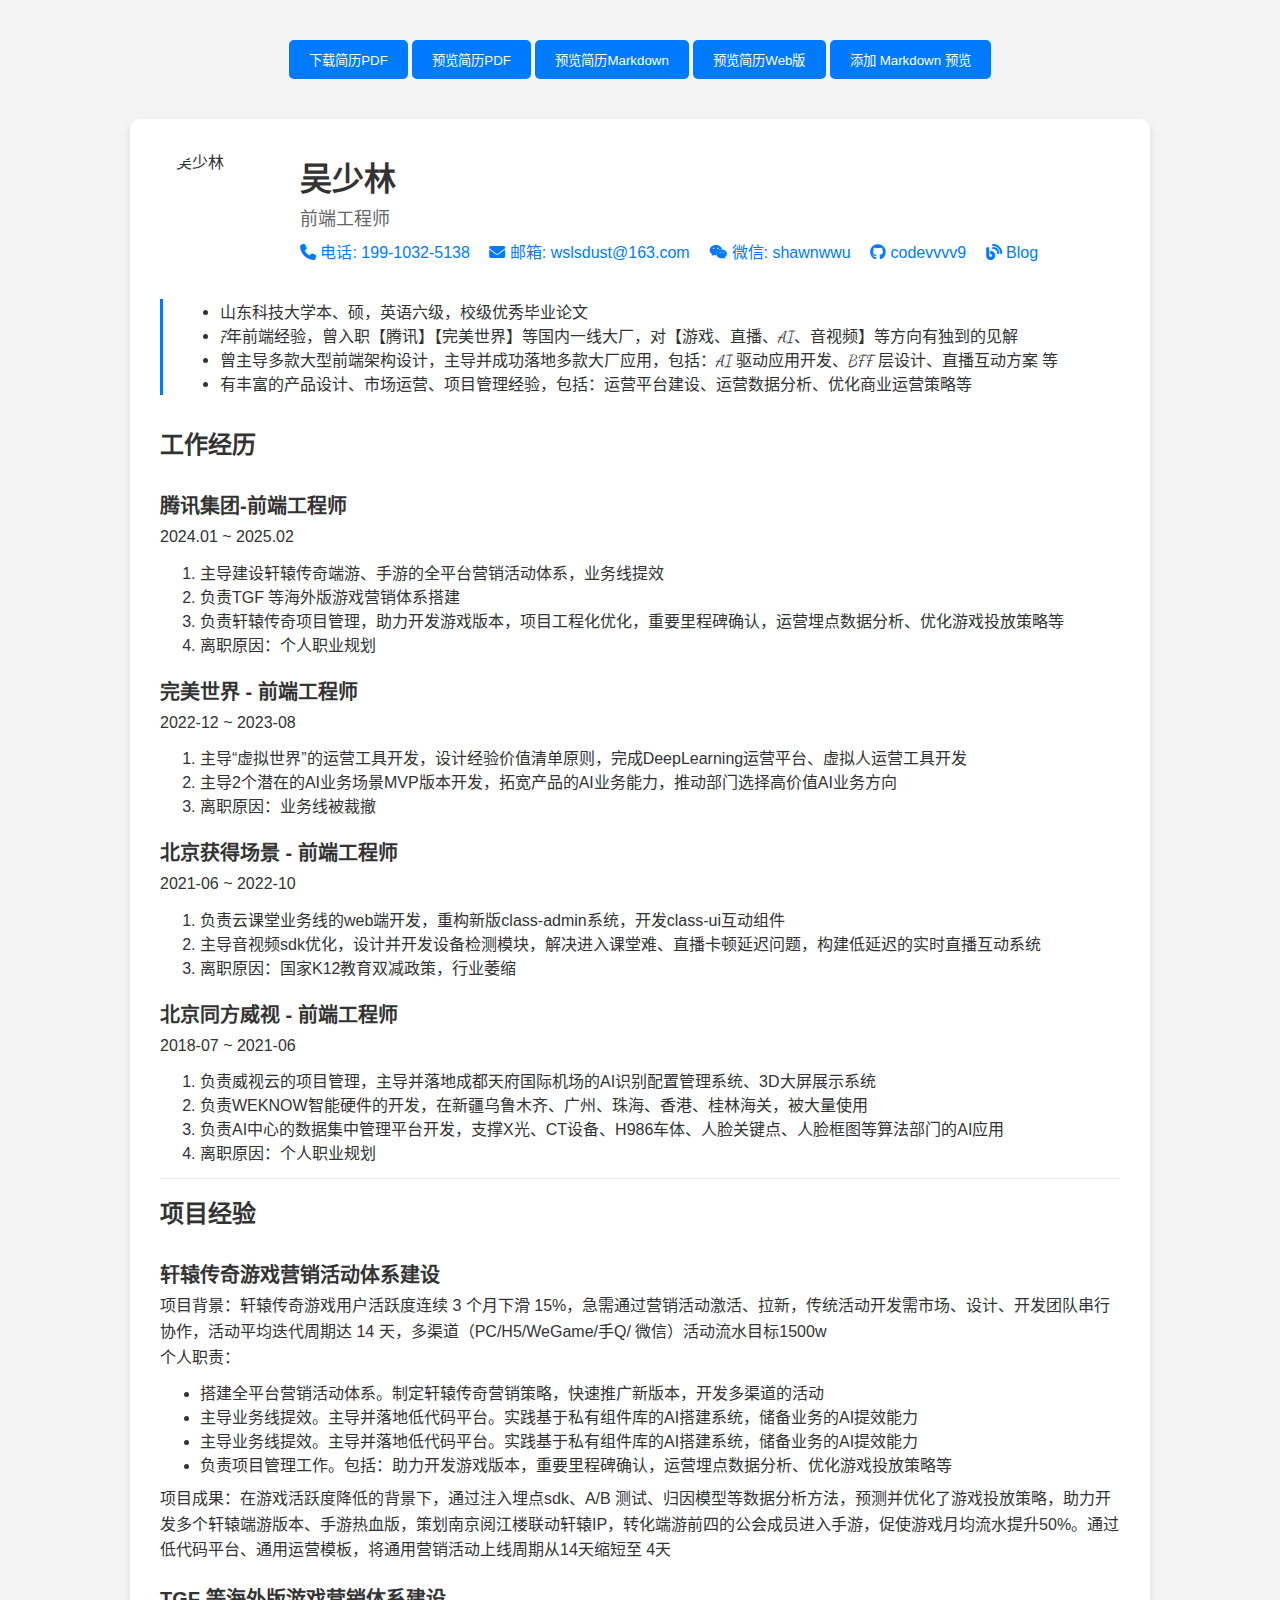
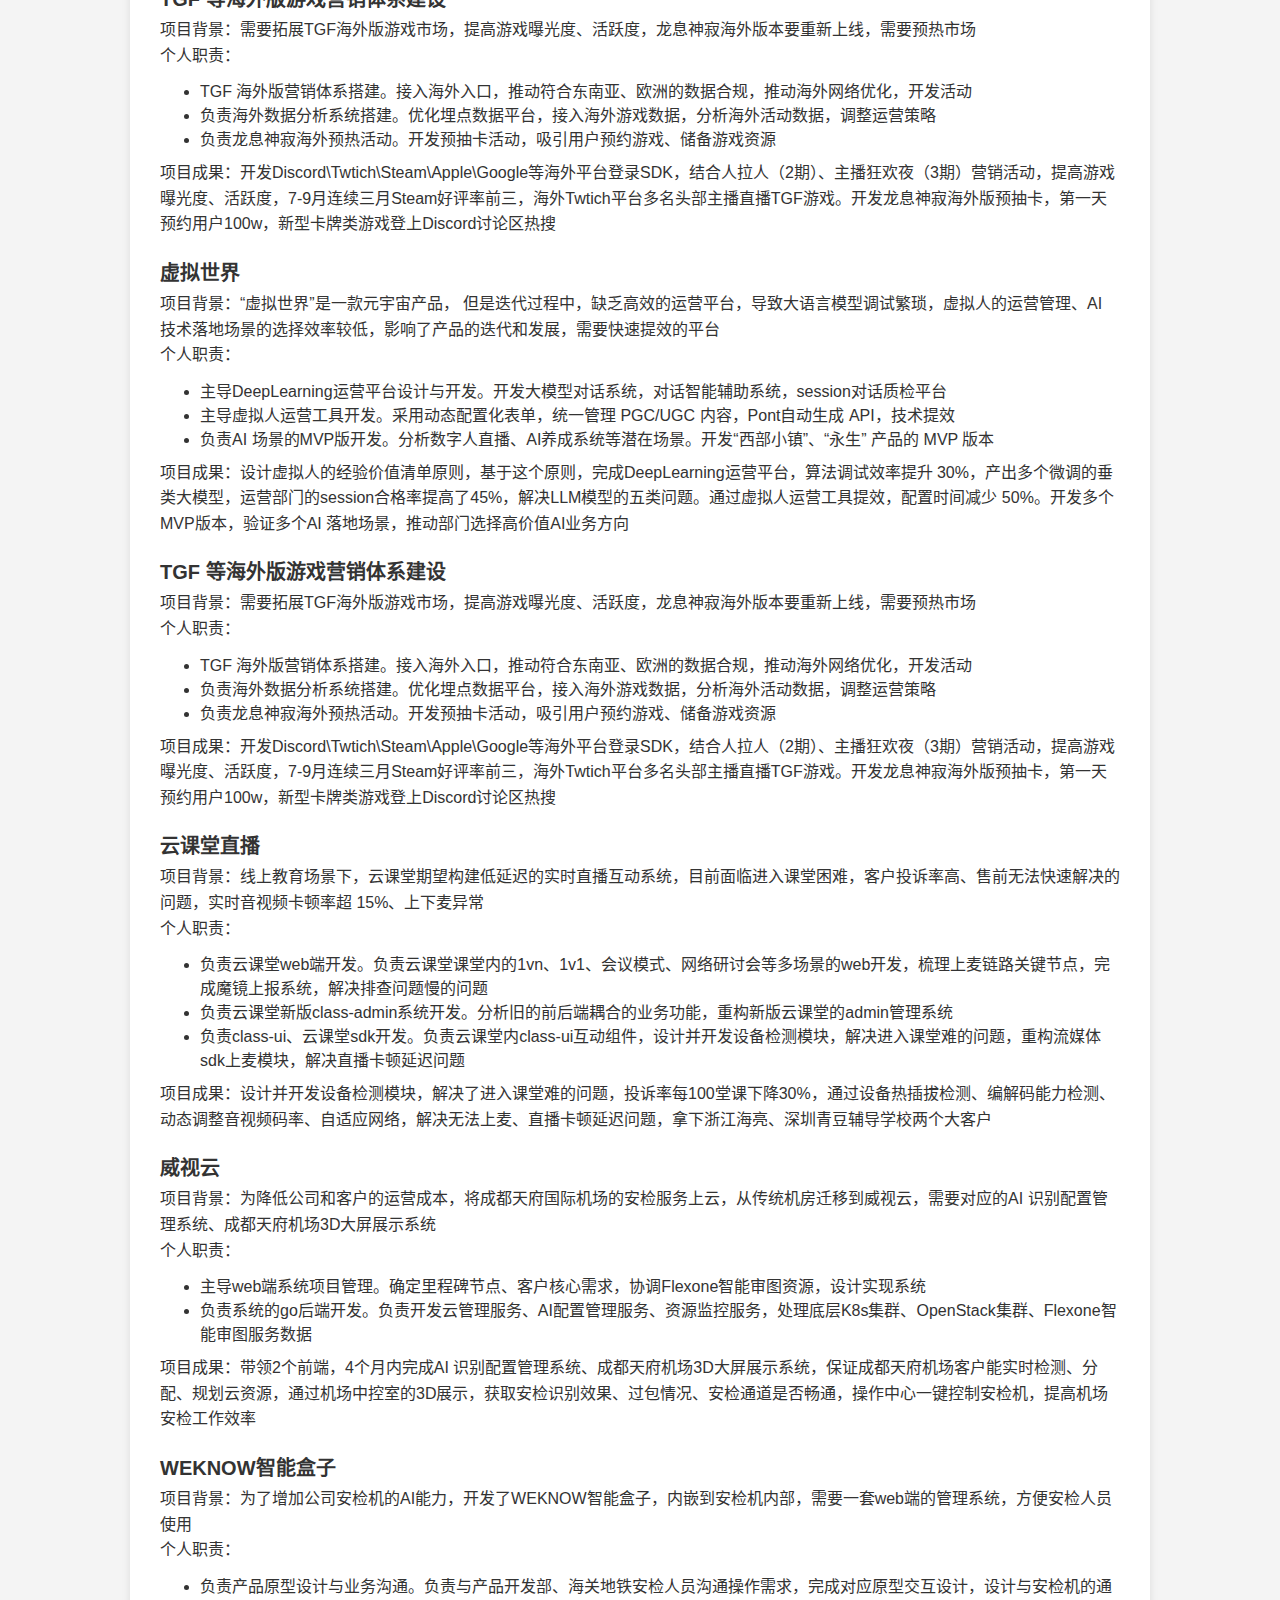
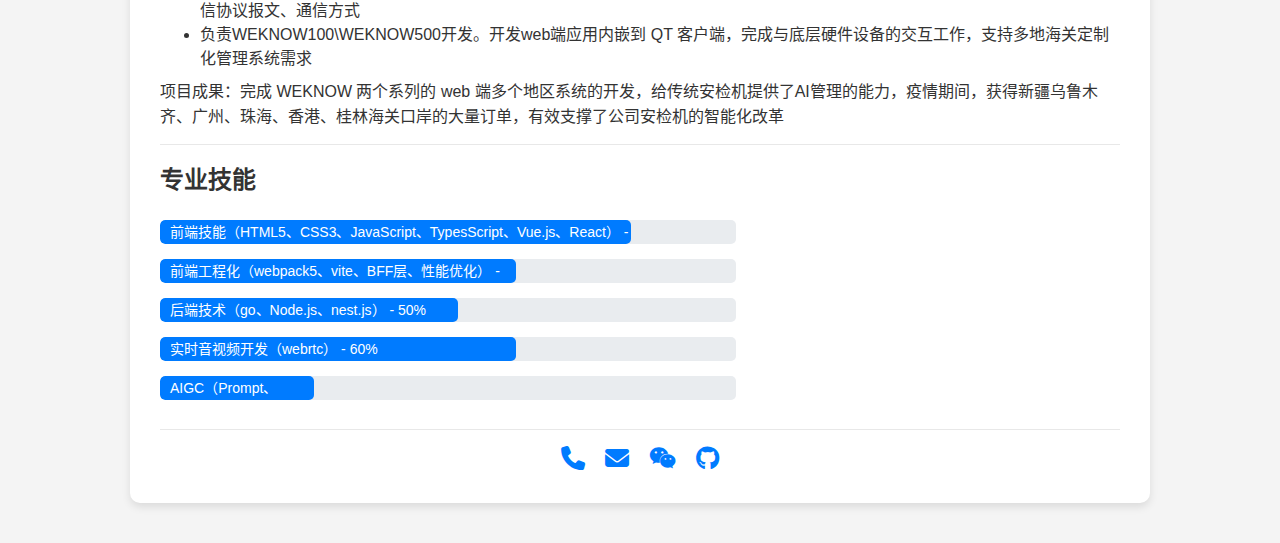
==== commit b7257de6: "feat：更新" ====
--- a/index.html
+++ b/index.html
@@ -45,12 +45,20 @@
       scroll-behavior: smooth;
     }
 
+    ul,
+    ol {
+      margin-top: 10px;
+      margin-bottom: 10px;
+      /* padding-left: 10px; */
+    }
+
     .card {
       background-color: var(--card-bg-color);
       border-radius: 10px;
       box-shadow: 0 4px 8px rgba(0, 0, 0, 0.1);
       margin: 40px auto;
-      max-width: 85%;
+      /* max-width: 85%; */
+      max-width: 75%;
       padding: 30px;
       transition: box-shadow 0.3s ease;
     }
@@ -166,7 +174,8 @@
     .progress-bar {
       background-color: var(--progress-bg-color);
       border-radius: 5px;
-      height: 20px;
+      /* height: 20px; */
+      height: 24px;
       margin-bottom: 15px;
       position: relative;
     }
@@ -179,6 +188,7 @@
       padding-left: 10px;
       color: white;
       font-size: 14px;
+      line-height: 24px;
     }
 
     .radar-chart {
@@ -205,6 +215,7 @@
     .skills-container {
       display: flex;
       gap: 20px;
+      width: 60%;
     }
 
     .progress-container {
@@ -367,13 +378,16 @@
   <!-- 新增Markdown编辑器库 -->
   <!-- <script src="https://cdn.jsdelivr.net/npm/@editorjs/editorjs@latest"></script> -->
   <script src="https://cdn.jsdelivr.net/npm/marked/marked.min.js"></script>
+  <script src="./resume.js"></script>
 </head>
 
 <body>
   <div class="button-container">
     <button id="download-pdf">下载简历PDF</button>
     <button id="preview-pdf">预览简历PDF</button>
-    <button id="preview-md">从 Markdown 预览</button>
+    <button id="preview-markdown">预览简历Markdown</button>
+    <button id="preview-web">预览简历Web版</button>
+    <button id="preview-md">添加 Markdown 预览</button>
     <!-- <button id="export-pdf">导出为 PDF</button>
     <button id="export-image">导出为图片</button> -->
   </div>
@@ -396,45 +410,146 @@
       </div>
     </div>
     <div class="intro fade-in">
-      <p>
-        我是王小明，怀揣着对技术的无限热爱与执着，投身于全栈开发领域。在不断的学习与实践中，积累了丰富的项目经验，具备了扎实的技术功底和创新能力。始终坚信技术的力量能够改善生活，致力于通过自己的专业知识为用户打造高效、优质的产品体验。注重团队协作，善于沟通交流，能够与不同背景的人紧密合作，共同攻克项目中的难题。
-      </p>
-    </div>
-    <div class="section fade-in">
-      <h2>教育背景</h2>
-      <div class="timeline-item">
-        <h3>XX大学 - 计算机科学与技术 - 本科</h3>
-        <p>2015 - 2019</p>
-        <ul>
-          <li>深入学习了数据结构、算法分析、编程语言（C、Java、Python）、操作系统、计算机网络等核心课程，成绩优异，多次获得奖学金。</li>
-          <li>参与学校组织的科研项目，负责智能算法的研究与开发，通过优化算法模型，使系统的准确率提高了 25%。</li>
-          <li>加入学校的编程社团，积极组织和参与各类编程竞赛，带领团队在省级竞赛中荣获二等奖。</li>
-          <li>利用课余时间自主学习前端开发技术，完成了多个小型网站的开发，积累了实践经验。</li>
-        </ul>
-      </div>
+      <ul>
+        <li>山东科技大学本、硕，英语六级，校级优秀毕业论文</li>
+        <li>7年前端经验，曾入职【腾讯】【完美世界】等国内一线大厂，对【游戏、直播、AI、音视频】等方向有独到的见解</li>
+        <li>曾主导多款大型前端架构设计，主导并成功落地多款大厂应用，包括：AI 驱动应用开发、BFF 层设计、直播互动方案 等</li>
+        <li>有丰富的产品设计、市场运营、项目管理经验，包括：运营平台建设、运营数据分析、优化商业运营策略等</li>
+      </ul>
     </div>
     <div class="section fade-in">
       <h2>工作经历</h2>
       <div class="timeline-item">
-        <h3>XX科技有限公司 - 全栈工程师</h3>
-        <p>2019 - 2022</p>
+        <h3>腾讯集团-前端工程师</h3>
+        <p>2024.01 ~ 2025.02</p>
         <ol>
-          <li>主导公司核心业务系统的重构工作，采用前后端分离架构，提升了系统的可维护性和扩展性。前端使用 Vue.js 框架构建用户界面，实现了组件化开发和高效的状态管理；后端采用 Python + Django
-            搭建服务器，结合 RESTful API 进行数据交互。</li>
-          <li>负责数据库的设计与优化，针对业务需求设计了合理的数据库表结构，通过创建索引、优化查询语句等方式，将数据库的响应时间缩短了 40%。</li>
-          <li>参与产品的需求分析和设计阶段，与产品团队密切沟通，提出了多个创新性的功能建议，提高了产品的竞争力。</li>
-          <li>带领团队完成多个项目的迭代开发，制定详细的项目计划和任务分配，确保项目按时交付。同时，对团队成员进行技术指导和培训，提升了团队整体技术水平。</li>
+          <li>主导建设轩辕传奇端游、手游的全平台营销活动体系，业务线提效</li>
+          <li>负责TGF 等海外版游戏营销体系搭建</li>
+          <li>负责轩辕传奇项目管理，助力开发游戏版本，项目工程化优化，重要里程碑确认，运营埋点数据分析、优化游戏投放策略等</li>
+          <li>离职原因：个人职业规划</li>
         </ol>
       </div>
       <div class="timeline-item">
-        <h3>XX网络公司 - 高级全栈工程师</h3>
-        <p>2022 - 至今</p>
+        <h3>完美世界 - 前端工程师</h3>
+        <p>2022-12 ~ 2023-08</p>
         <ol>
-          <li>负责公司电商平台的架构升级，引入微服务架构和容器化技术，提高了系统的容错性和可扩展性。使用 Docker 容器化部署服务，通过 Kubernetes 进行集群管理。</li>
-          <li>优化前端页面性能，采用代码分割、懒加载、图片压缩等技术手段，将页面加载速度提升了 50%，显著改善了用户体验。</li>
-          <li>建立持续集成和持续部署（CI/CD）流程，使用 Jenkins 实现自动化构建和部署，提高了开发效率和代码质量。</li>
-          <li>参与公司的技术分享和交流活动，分享自己的技术经验和最佳实践，促进了团队的技术交流和创新。</li>
+          <li>主导“虚拟世界”的运营工具开发，设计经验价值清单原则，完成DeepLearning运营平台、虚拟人运营工具开发</li>
+          <li>主导2个潜在的AI业务场景MVP版本开发，拓宽产品的AI业务能力，推动部门选择高价值AI业务方向</li>
+          <li>离职原因：业务线被裁撤</li>
         </ol>
+      </div>
+      <div class="timeline-item">
+        <h3>北京获得场景 - 前端工程师</h3>
+        <p>2021-06 ~ 2022-10</p>
+        <ol>
+          <li>负责云课堂业务线的web端开发，重构新版class-admin系统，开发class-ui互动组件</li>
+          <li>主导音视频sdk优化，设计并开发设备检测模块，解决进入课堂难、直播卡顿延迟问题，构建低延迟的实时直播互动系统</li>
+          <li>离职原因：国家K12教育双减政策，行业萎缩</li>
+        </ol>
+      </div>
+      <div class="timeline-item">
+        <h3>北京同方威视 - 前端工程师</h3>
+        <p>2018-07 ~ 2021-06</p>
+        <ol>
+          <li>负责威视云的项目管理，主导并落地成都天府国际机场的AI识别配置管理系统、3D大屏展示系统</li>
+          <li>负责WEKNOW智能硬件的开发，在新疆乌鲁木齐、广州、珠海、香港、桂林海关，被大量使用</li>
+          <li>负责AI中心的数据集中管理平台开发，支撑X光、CT设备、H986车体、人脸关键点、人脸框图等算法部门的AI应用</li>
+          <li>离职原因：个人职业规划</li>
+        </ol>
+      </div>
+    </div>
+    <div class="section fade-in">
+      <h2>项目经验</h2>
+      <div class="timeline-item">
+        <h3>轩辕传奇游戏营销活动体系建设</h3>
+        <p>项目背景：轩辕传奇游戏用户活跃度连续 3 个月下滑 15%，急需通过营销活动激活、拉新，传统活动开发需市场、设计、开发团队串行协作，活动平均迭代周期达 14 天，多渠道（PC/H5/WeGame/手Q/
+          微信）活动流水目标1500w</p>
+        <p>个人职责：</p>
+        <ul>
+          <li>搭建全平台营销活动体系。制定轩辕传奇营销策略，快速推广新版本，开发多渠道的活动</li>
+          <li>主导业务线提效。主导并落地低代码平台。实践基于私有组件库的AI搭建系统，储备业务的AI提效能力</li>
+          <li>主导业务线提效。主导并落地低代码平台。实践基于私有组件库的AI搭建系统，储备业务的AI提效能力</li>
+          <li>负责项目管理工作。包括：助力开发游戏版本，重要里程碑确认，运营埋点数据分析、优化游戏投放策略等</li>
+        </ul>
+        <p>项目成果：在游戏活跃度降低的背景下，通过注入埋点sdk、A/B
+          测试、归因模型等数据分析方法，预测并优化了游戏投放策略，助力开发多个轩辕端游版本、手游热血版，策划南京阅江楼联动轩辕IP，转化端游前四的公会成员进入手游，促使游戏月均流水提升50%。通过低代码平台、通用运营模板，将通用营销活动上线周期从14天缩短至
+          4天</p>
+      </div>
+      <div class="timeline-item">
+        <h3>TGF 等海外版游戏营销体系建设</h3>
+        <p>项目背景：需要拓展TGF海外版游戏市场，提高游戏曝光度、活跃度，龙息神寂海外版本要重新上线，需要预热市场</p>
+        <p>个人职责：</p>
+        <ul>
+          <li>TGF 海外版营销体系搭建。接入海外入口，推动符合东南亚、欧洲的数据合规，推动海外网络优化，开发活动</li>
+          <li>负责海外数据分析系统搭建。优化埋点数据平台，接入海外游戏数据，分析海外活动数据，调整运营策略</li>
+          <li>负责龙息神寂海外预热活动。开发预抽卡活动，吸引用户预约游戏、储备游戏资源</li>
+        </ul>
+        <p>
+          项目成果：开发Discord\Twtich\Steam\Apple\Google等海外平台登录SDK，结合人拉人（2期）、主播狂欢夜（3期）营销活动，提高游戏曝光度、活跃度，7-9月连续三月Steam好评率前三，海外Twtich平台多名头部主播直播TGF游戏。开发龙息神寂海外版预抽卡，第一天预约用户100w，新型卡牌类游戏登上Discord讨论区热搜
+        </p>
+      </div>
+      <div class="timeline-item">
+        <h3>虚拟世界</h3>
+        <p>项目背景：“虚拟世界”是一款元宇宙产品， 但是迭代过程中，缺乏高效的运营平台，导致大语言模型调试繁琐，虚拟人的运营管理、AI 技术落地场景的选择效率较低，影响了产品的迭代和发展，需要快速提效的平台</p>
+        <p>个人职责：</p>
+        <ul>
+          <li>主导DeepLearning运营平台设计与开发。开发大模型对话系统，对话智能辅助系统，session对话质检平台</li>
+          <li>主导虚拟人运营工具开发。采用动态配置化表单，统一管理 PGC/UGC 内容，Pont自动生成 API，技术提效</li>
+          <li>负责AI 场景的MVP版开发。分析数字人直播、AI养成系统等潜在场景。开发“西部小镇”、“永生” 产品的 MVP 版本</li>
+        </ul>
+        <p>项目成果：设计虚拟人的经验价值清单原则，基于这个原则，完成DeepLearning运营平台，算法调试效率提升
+          30%，产出多个微调的垂类大模型，运营部门的session合格率提高了45%，解决LLM模型的五类问题。通过虚拟人运营工具提效，配置时间减少 50%。开发多个MVP版本，验证多个AI
+          落地场景，推动部门选择高价值AI业务方向</p>
+      </div>
+      <div class="timeline-item">
+        <h3>TGF 等海外版游戏营销体系建设</h3>
+        <p>项目背景：需要拓展TGF海外版游戏市场，提高游戏曝光度、活跃度，龙息神寂海外版本要重新上线，需要预热市场</p>
+        <p>个人职责：</p>
+        <ul>
+          <li>TGF 海外版营销体系搭建。接入海外入口，推动符合东南亚、欧洲的数据合规，推动海外网络优化，开发活动</li>
+          <li>负责海外数据分析系统搭建。优化埋点数据平台，接入海外游戏数据，分析海外活动数据，调整运营策略</li>
+          <li>负责龙息神寂海外预热活动。开发预抽卡活动，吸引用户预约游戏、储备游戏资源</li>
+        </ul>
+        <p>
+          项目成果：开发Discord\Twtich\Steam\Apple\Google等海外平台登录SDK，结合人拉人（2期）、主播狂欢夜（3期）营销活动，提高游戏曝光度、活跃度，7-9月连续三月Steam好评率前三，海外Twtich平台多名头部主播直播TGF游戏。开发龙息神寂海外版预抽卡，第一天预约用户100w，新型卡牌类游戏登上Discord讨论区热搜
+        </p>
+      </div>
+      <div class="timeline-item">
+        <h3>云课堂直播</h3>
+        <p>项目背景：线上教育场景下，云课堂期望构建低延迟的实时直播互动系统，目前面临进入课堂困难，客户投诉率高、售前无法快速解决的问题，实时音视频卡顿率超 15%、上下麦异常</p>
+        <p>个人职责：</p>
+        <ul>
+          <li>负责云课堂web端开发。负责云课堂课堂内的1vn、1v1、会议模式、网络研讨会等多场景的web开发，梳理上麦链路关键节点，完成魔镜上报系统，解决排查问题慢的问题</li>
+          <li>负责云课堂新版class-admin系统开发。分析旧的前后端耦合的业务功能，重构新版云课堂的admin管理系统</li>
+          <li>负责class-ui、云课堂sdk开发。负责云课堂内class-ui互动组件，设计并开发设备检测模块，解决进入课堂难的问题，重构流媒体sdk上麦模块，解决直播卡顿延迟问题</li>
+        </ul>
+        <p>
+          项目成果：设计并开发设备检测模块，解决了进入课堂难的问题，投诉率每100堂课下降30%，通过设备热插拔检测、编解码能力检测、动态调整音视频码率、自适应网络，解决无法上麦、直播卡顿延迟问题，拿下浙江海亮、深圳青豆辅导学校两个大客户
+        </p>
+      </div>
+      <div class="timeline-item">
+        <h3>威视云</h3>
+        <p>项目背景：为降低公司和客户的运营成本，将成都天府国际机场的安检服务上云，从传统机房迁移到威视云，需要对应的AI 识别配置管理系统、成都天府机场3D大屏展示系统</p>
+        <p>个人职责：</p>
+        <ul>
+          <li>主导web端系统项目管理。确定里程碑节点、客户核心需求，协调Flexone智能审图资源，设计实现系统</li>
+          <li>负责系统的go后端开发。负责开发云管理服务、AI配置管理服务、资源监控服务，处理底层K8s集群、OpenStack集群、Flexone智能审图服务数据</li>
+        </ul>
+        <p>项目成果：带领2个前端，4个月内完成AI
+          识别配置管理系统、成都天府机场3D大屏展示系统，保证成都天府机场客户能实时检测、分配、规划云资源，通过机场中控室的3D展示，获取安检识别效果、过包情况、安检通道是否畅通，操作中心一键控制安检机，提高机场安检工作效率
+        </p>
+      </div>
+      <div class="timeline-item">
+        <h3>WEKNOW智能盒子</h3>
+        <p>项目背景：为了增加公司安检机的AI能力，开发了WEKNOW智能盒子，内嵌到安检机内部，需要一套web端的管理系统，方便安检人员使用</p>
+        <p>个人职责：</p>
+        <ul>
+          <li>负责产品原型设计与业务沟通。负责与产品开发部、海关地铁安检人员沟通操作需求，完成对应原型交互设计，设计与安检机的通信协议报文、通信方式</li>
+          <li>负责WEKNOW100\WEKNOW500开发。开发web端应用内嵌到 QT 客户端，完成与底层硬件设备的交互工作，支持多地海关定制化管理系统需求
+          </li>
+        </ul>
+        <p>项目成果：完成 WEKNOW 两个系列的 web 端多个地区系统的开发，给传统安检机提供了AI管理的能力，疫情期间，获得新疆乌鲁木齐、广州、珠海、香港、桂林海关口岸的大量订单，有效支撑了公司安检机的智能化改革
+        </p>
       </div>
     </div>
     <div class="section fade-in">
@@ -442,16 +557,19 @@
       <div class="skills-container">
         <div class="progress-container">
           <div class="progress-bar">
-            <div class="progress" style="width: 90%;">前端技能（HTML5、CSS3、JavaScript、Vue.js、React） - 90%</div>
+            <div class="progress" style="width: 80%;">前端技能（HTML5、CSS3、JavaScript、TypesScript、Vue.js、React） - 80%</div>
           </div>
           <div class="progress-bar">
-            <div class="progress" style="width: 85%;">后端技术（Python、Flask、Django、Node.js） - 85%</div>
+            <div class="progress" style="width: 60%;">前端工程化（webpack5、vite、BFF层、性能优化） - 60%</div>
           </div>
           <div class="progress-bar">
-            <div class="progress" style="width: 80%;">数据库（MySQL、PostgreSQL、MongoDB、Redis） - 80%</div>
+            <div class="progress" style="width: 50%;">后端技术（go、Node.js、nest.js） - 50%</div>
           </div>
           <div class="progress-bar">
-            <div class="progress" style="width: 70%;">人工智能（机器学习、深度学习基础，TensorFlow、PyTorch） - 70%</div>
+            <div class="progress" style="width: 60%;">实时音视频开发（webrtc） - 60%</div>
+          </div>
+          <div class="progress-bar">
+            <div class="progress" style="width: 25%;">AIGC（Prompt、RAG、langchain） - 25%</div>
           </div>
         </div>
         <!-- <div class="radar-container">
@@ -483,35 +601,10 @@
         });
       </script>
     </div>
-    <div class="section fade-in">
-      <h2>项目经验</h2>
-      <div class="timeline-item">
-        <h3>在线教育平台项目</h3>
-        <p>2020 - 2021</p>
-        <ul>
-          <li>担任项目负责人，负责项目的整体规划、技术选型和团队管理。</li>
-          <li>前端使用 Vue.js 构建用户界面，实现了课程展示、视频播放、在线学习、作业提交等功能。采用组件化开发思想，提高了代码的可维护性和复用性。</li>
-          <li>后端使用 Python + Flask 搭建服务器，实现了用户认证、课程管理、订单支付等功能。结合 RESTful API 与前端进行数据交互，确保数据的高效传输。</li>
-          <li>引入 Redis 作为缓存，提高了系统的响应速度和并发处理能力。同时，使用 MySQL 数据库存储业务数据，保证数据的安全性和完整性。</li>
-          <li>项目上线后，用户注册量迅速增长，达到了 50 万，得到了用户的广泛好评和认可。</li>
-        </ul>
-      </div>
-      <div class="timeline-item">
-        <h3>电商系统优化项目</h3>
-        <p>2022 - 2023</p>
-        <ul>
-          <li>对电商系统进行全面的性能分析和优化，找出系统的性能瓶颈和问题所在。</li>
-          <li>优化数据库查询语句，创建合适的索引，对数据库表进行分区，减少了数据库的 I/O 操作，将数据库的响应时间缩短了 50%。</li>
-          <li>采用分布式缓存技术，如 Redis 和 Memcached，减轻了数据库的压力，提高了系统的并发处理能力。</li>
-          <li>对前端页面进行性能优化，压缩代码、合并文件、优化图片，采用懒加载技术，将页面加载速度提升了 60%。</li>
-          <li>经过优化，系统的吞吐量提升了 80%，用户满意度显著提高。</li>
-        </ul>
-      </div>
-    </div>
     <div class="footer-contact">
-      <a href="tel:19910325138"><i class="fa-solid fa-phone"></i></a>
+      <a href="tel:199-1032-5138"><i class="fa-solid fa-phone"></i></a>
       <a href="mailto:wslsdust@163.com"><i class="fa-solid fa-envelope"></i></a>
-      <a href="#"><i class="fa-brands fa-weixin"></i></a>
+      <a href="#shawnwwu"><i class="fa-brands fa-weixin"></i></a>
       <a href="https://github.com/codevvvv9"><i class="fa-brands fa-github"></i></a>
     </div>
   </div>
@@ -528,100 +621,27 @@
     document.getElementById('preview-pdf').addEventListener('click', function () {
       window.open('./吴少林-2025前端工程师-19910325138.pdf', '_blank');
     });
-    // document.getElementById('export-pdf').addEventListener('click', function () {
-    //   const card = document.getElementById('resume-card');
-
-    //   html2canvas(card, {
-    //     scale: 2,
-    //     useCORS: true,
-    //     allowTaint: true,
-    //     backgroundColor: "#ffffff",
-    //     onclone: function (clonedDoc) {
-    //       const clonedCard = clonedDoc.getElementById('resume-card');
-    //       // 确保进度条颜色
-    //       clonedDoc.querySelectorAll('.progress').forEach(progress => {
-    //         progress.style.backgroundColor = '#007BFF';
-    //         progress.style.color = 'white';
-    //       });
-    //       // 确保雷达图显示
-    //       const canvas = clonedDoc.querySelector('.radar-chart');
-    //       if (canvas) {
-    //         canvas.style.maxHeight = '300px';
-    //       }
-    //     }
-    //   }).then(canvas => {
-    //     const imgData = canvas.toDataURL('image/png');
-    //     const pdf = new jspdf.jsPDF({
-    //       orientation: 'portrait',
-    //       unit: 'px',
-    //       format: [canvas.width, canvas.height]
-    //     });
-
-    //     pdf.addImage(imgData, 'PNG', 0, 0, canvas.width, canvas.height);
-    //     pdf.save('resume.pdf');
-    //   });
-    // });
-    
-    // document.getElementById('export-image').addEventListener('click', function () {
-    //   const card = document.getElementById('resume-card');
-
-    //   html2canvas(card, {
-    //     scale: 2,
-    //     useCORS: true,
-    //     allowTaint: true,
-    //     backgroundColor: "#ffffff",
-    //     onclone: function (clonedDoc) {
-    //       const clonedCard = clonedDoc.getElementById('resume-card');
-    //       // 确保进度条颜色
-    //       clonedDoc.querySelectorAll('.progress').forEach(progress => {
-    //         progress.style.backgroundColor = '#007BFF';
-    //         progress.style.color = 'white';
-    //       });
-    //       // 确保雷达图显示
-    //       const canvas = clonedDoc.querySelector('.radar-chart');
-    //       if (canvas) {
-    //         canvas.style.maxHeight = '300px';
-    //       }
-    //     }
-    //   }).then(canvas => {
-    //     canvas.toBlob(blob => {
-    //       const link = document.createElement('a');
-    //       link.download = 'resume.png';
-    //       link.href = URL.createObjectURL(blob);
-    //       link.click();
-    //     }, 'image/png');
-    //   });
-    // });
+    document.getElementById('preview-web').addEventListener('click', function () {
+      // 页面刷新
+      window.location.reload();
+    });
     document.addEventListener('DOMContentLoaded', function () {
+
       document.getElementById('preview-md').addEventListener('click', function () {
-        const previewHtmlOld = `
-        <div class="preview-container" style="display: flex: align-items: center; justify-content: center;">
-            <div class="editor-panel" style="height: 85vh;">
-                <textarea id="markdown-input" 
-                          placeholder="粘贴Markdown内容..." 
-                          style="width: 48%; height: 80%; margin: 20px 1%;"></textarea>
-                <div id="markdown-preview" 
-                     class="card" 
-                     style="width: 48%; height: 80%; overflow: auto; margin: 20px 1%;">
-                </div>
-                <div style="text-align: center; padding: 20px; width: 100%;">
-                    <button id="confirm-replace" 
-                            style="padding: 10px 20px; margin: 0 10px;">
-                        确认替换主内容
-                    </button>
-                    <button onclick="document.querySelector('.preview-container').remove()" 
-                            style="padding: 10px 20px; margin: 0 10px;">
-                        关闭
-                    </button>
-                </div>
-            </div>
-        </div>`;
         const previewHtml = `
           <div class="preview-container" style="display: flex: align-items: center; justify-content: center;">
               <div class="editor-panel">
                   <div class="editor-content" style="box-sizing: border-box;display: flex; width: 100%; height: calc(100% - 80px);">
                       <textarea id="markdown-input" 
-                          placeholder="粘贴Markdown内容..." 
+                          placeholder="🥳粘贴新的简历内容，😆甚至是普通Markdown内容都可以...
+接下来请开始你的表演！🎤
+# 我叫xxx
+
+## 个人信息
+- 电话：199-1032-5138
+- 邮箱：wslsdust@163.com
+- GitHub：codevvvv9
+- 博客：https://vvushaolin.com" 
                           style="flex: 1; margin: 10px; padding: 10px; border: 2px solid #dee2e6; border-radius: 8px; font-size: 14px; resize: none;"></textarea>
                       <div id="markdown-preview" 
                           class="card" 
@@ -675,35 +695,48 @@
           document.querySelector('.preview-container').remove();
         });
 
-        // 样式应用函数
-        function applyResumeStyles(container) {
-          // 为标题添加样式
-          container.querySelectorAll('h2').forEach(h2 => {
-            h2.className = 'section fade-in';
-            h2.innerHTML = `<span style="font-size: 24px;">${h2.textContent}</span>`;
-          });
-
-          // 为列表项添加时间线样式
-          container.querySelectorAll('ul, ol').forEach(ul => {
-            ul.className = 'timeline-item';
-            ul.querySelectorAll('li').forEach(li => {
-              li.style.margin = '10px 0';
-              li.style.lineHeight = '1.6';
-            });
-          });
-
-          // 为技能条添加进度样式
-          container.querySelectorAll('div:has(> .progress)').forEach(div => {
-            div.className = 'progress-bar';
-          });
-        }
-
         // 图表初始化函数
         function initCharts() {
           // 在此添加雷达图等初始化逻辑
         }
       });
+      document.getElementById('preview-markdown').addEventListener('click', function () {
+        // 页面加载时直接渲染 Markdown 内容
+        const resumeCard = document.getElementById('resume-card');
+        const newContent = document.createElement('div');
+        newContent.className = 'fade-in';
+        newContent.style.animationDuration = '0.5s';
+        newContent.innerHTML = marked.parse(resumeMD);  // 使用 resume.js 中的内容
+
+        // 应用样式规则
+        applyResumeStyles(newContent);
+
+        // 替换主内容
+        resumeCard.innerHTML = newContent.innerHTML;
+      })
     });
+    // 样式应用函数
+    function applyResumeStyles(container) {
+      // 为标题添加样式
+      container.querySelectorAll('h2').forEach(h2 => {
+        h2.className = 'section fade-in';
+        h2.innerHTML = `<span style="font-size: 24px;">${h2.textContent}</span>`;
+      });
+
+      // 为列表项添加时间线样式
+      container.querySelectorAll('ul, ol').forEach(ul => {
+        ul.className = 'timeline-item';
+        ul.querySelectorAll('li').forEach(li => {
+          li.style.margin = '10px 0';
+          li.style.lineHeight = '1.6';
+        });
+      });
+
+      // 为技能条添加进度样式
+      container.querySelectorAll('div:has(> .progress)').forEach(div => {
+        div.className = 'progress-bar';
+      });
+    }
   </script>
 </body>
 
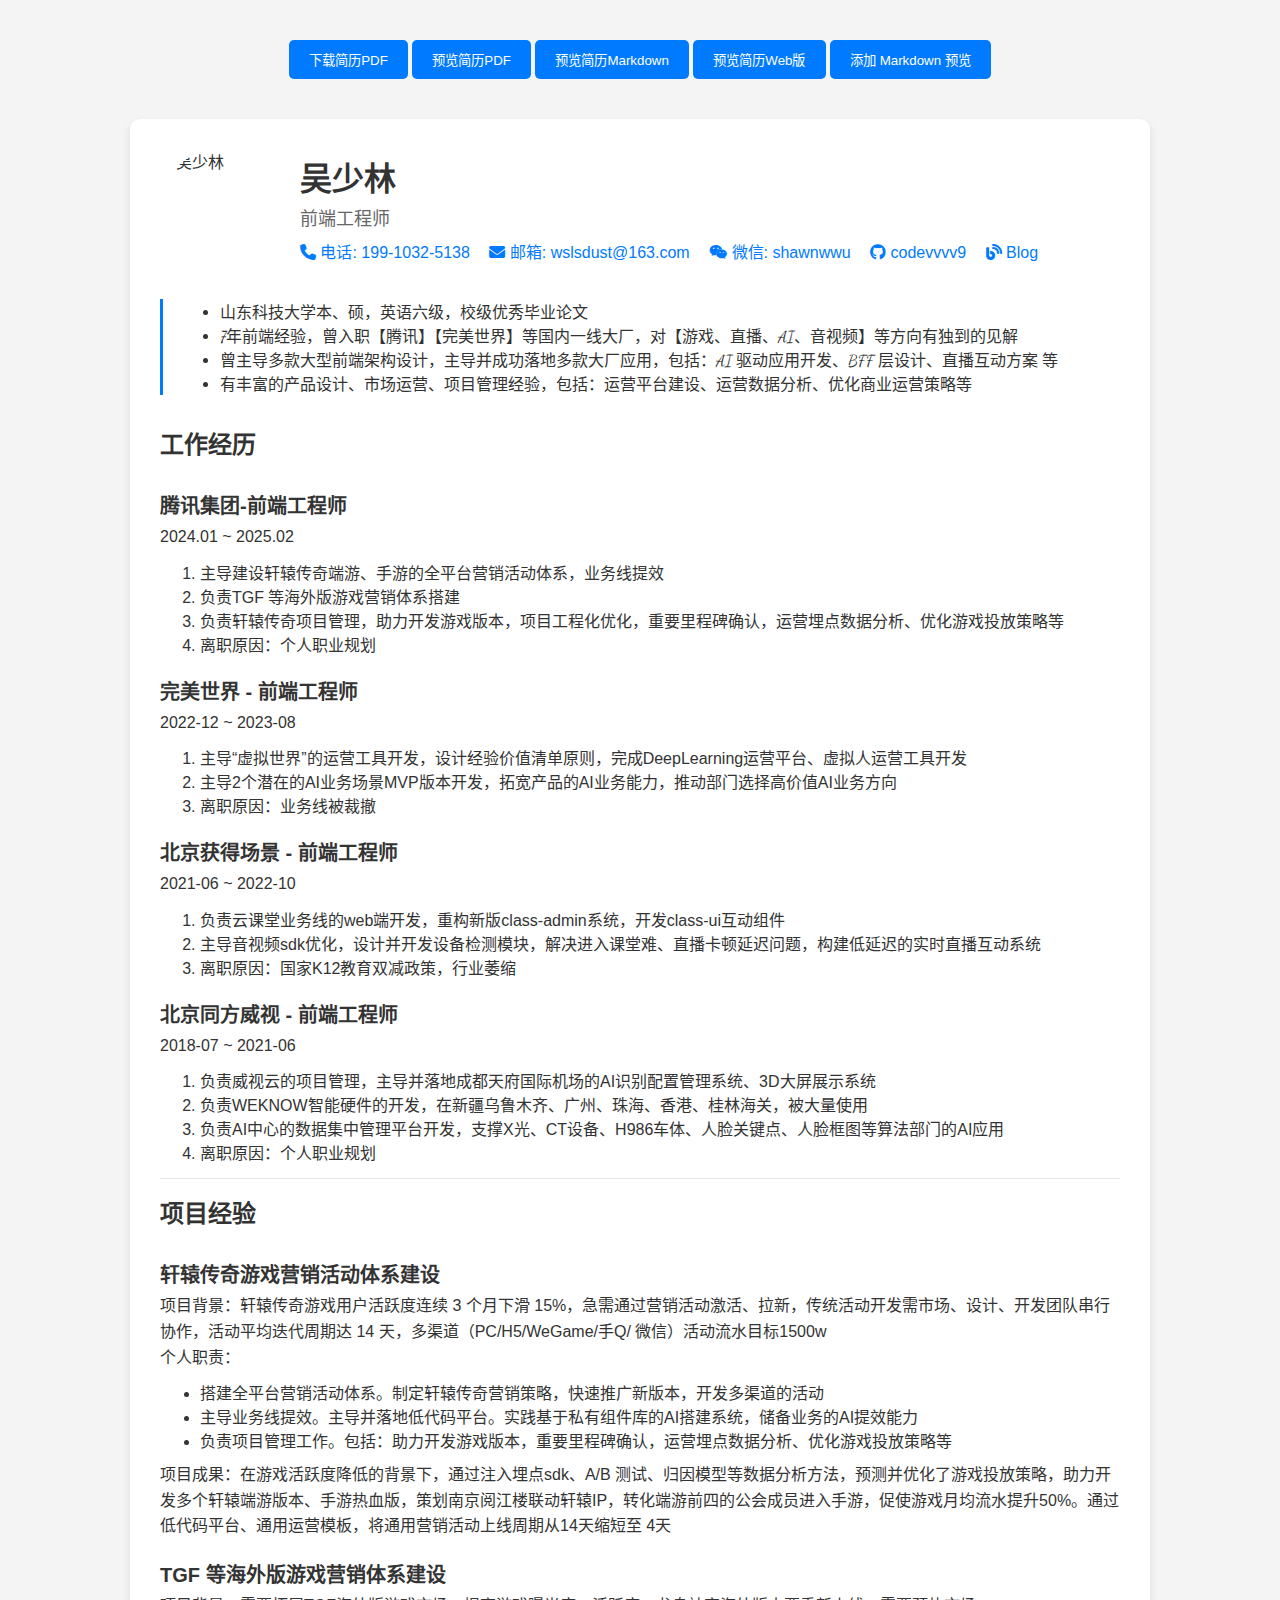
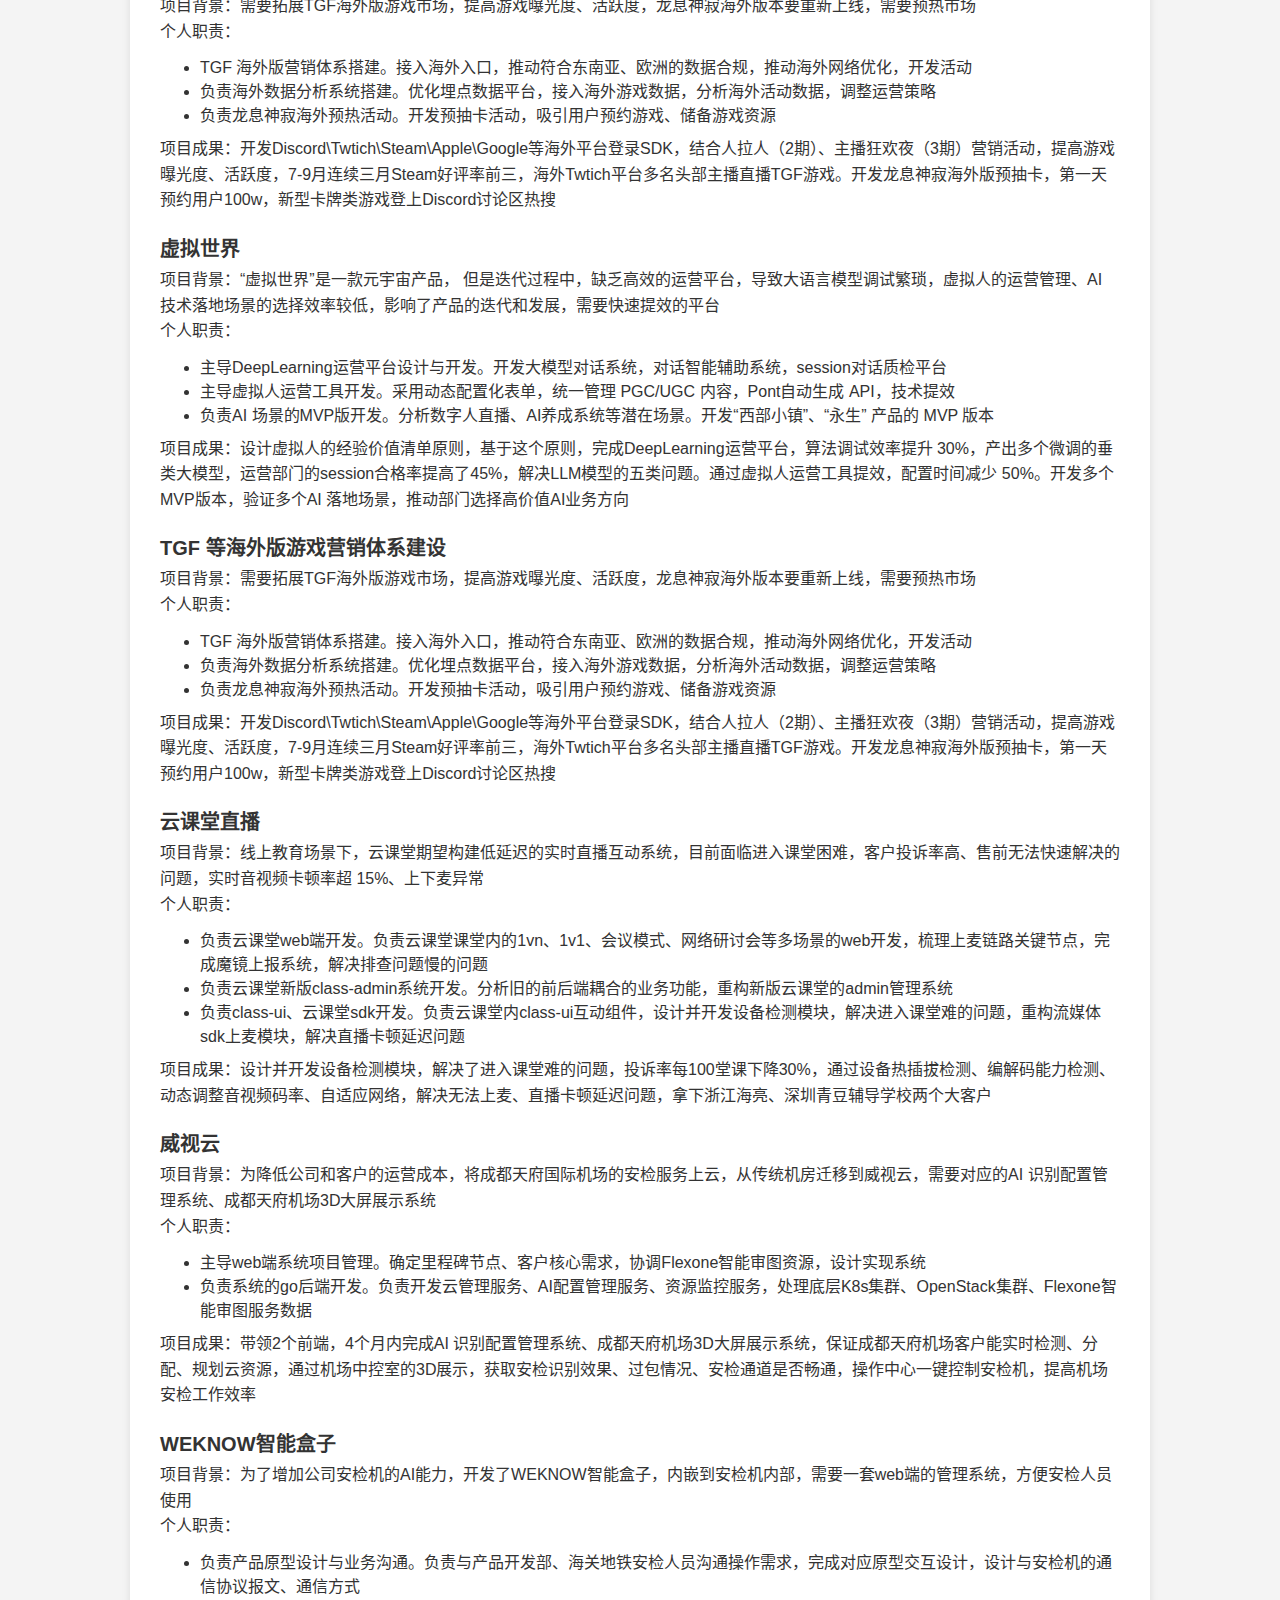
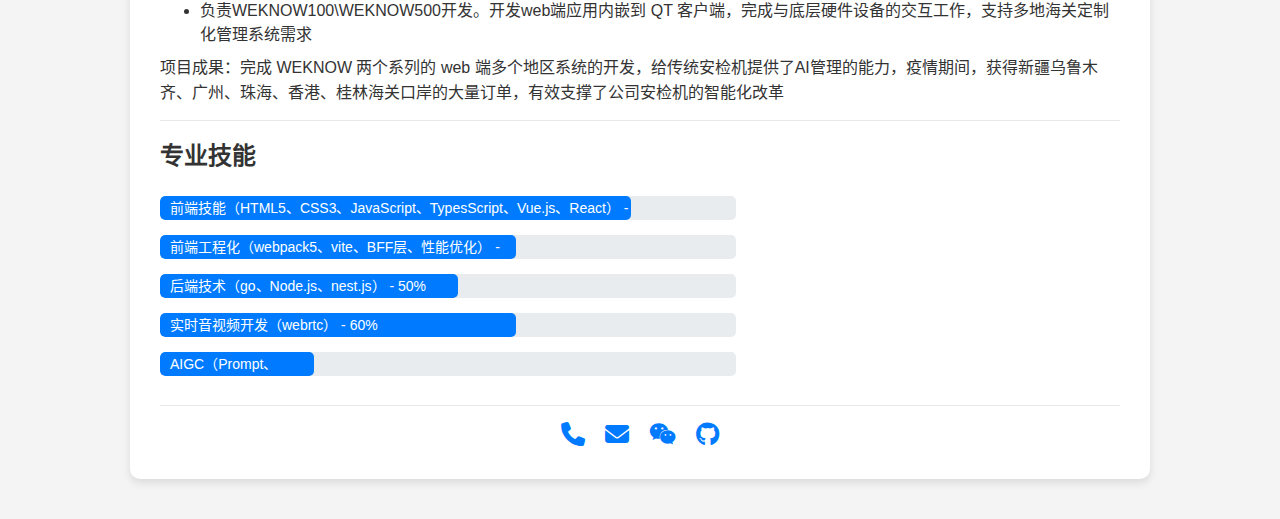
==== commit 74078e2e: "feat: 更新" ====
--- a/index.html
+++ b/index.html
@@ -467,7 +467,6 @@
         <p>个人职责：</p>
         <ul>
           <li>搭建全平台营销活动体系。制定轩辕传奇营销策略，快速推广新版本，开发多渠道的活动</li>
-          <li>主导业务线提效。主导并落地低代码平台。实践基于私有组件库的AI搭建系统，储备业务的AI提效能力</li>
           <li>主导业务线提效。主导并落地低代码平台。实践基于私有组件库的AI搭建系统，储备业务的AI提效能力</li>
           <li>负责项目管理工作。包括：助力开发游戏版本，重要里程碑确认，运营埋点数据分析、优化游戏投放策略等</li>
         </ul>
